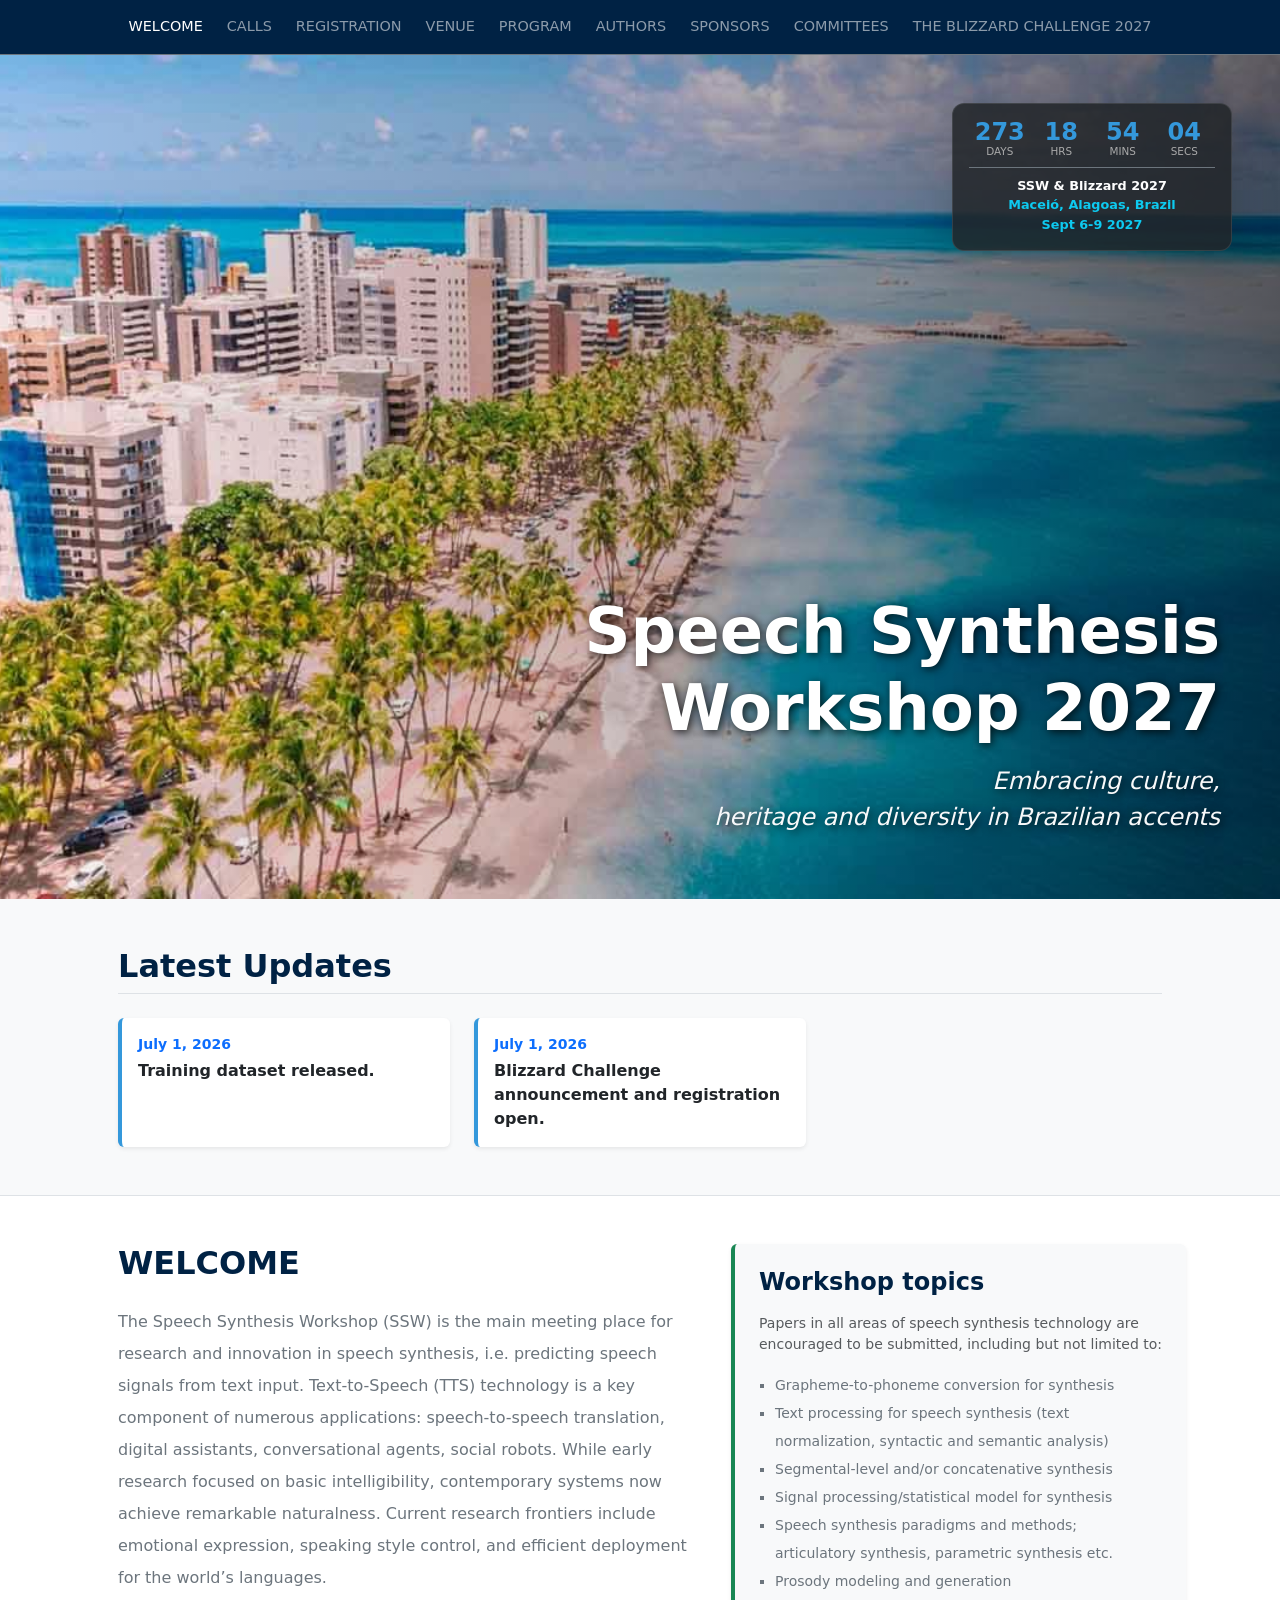
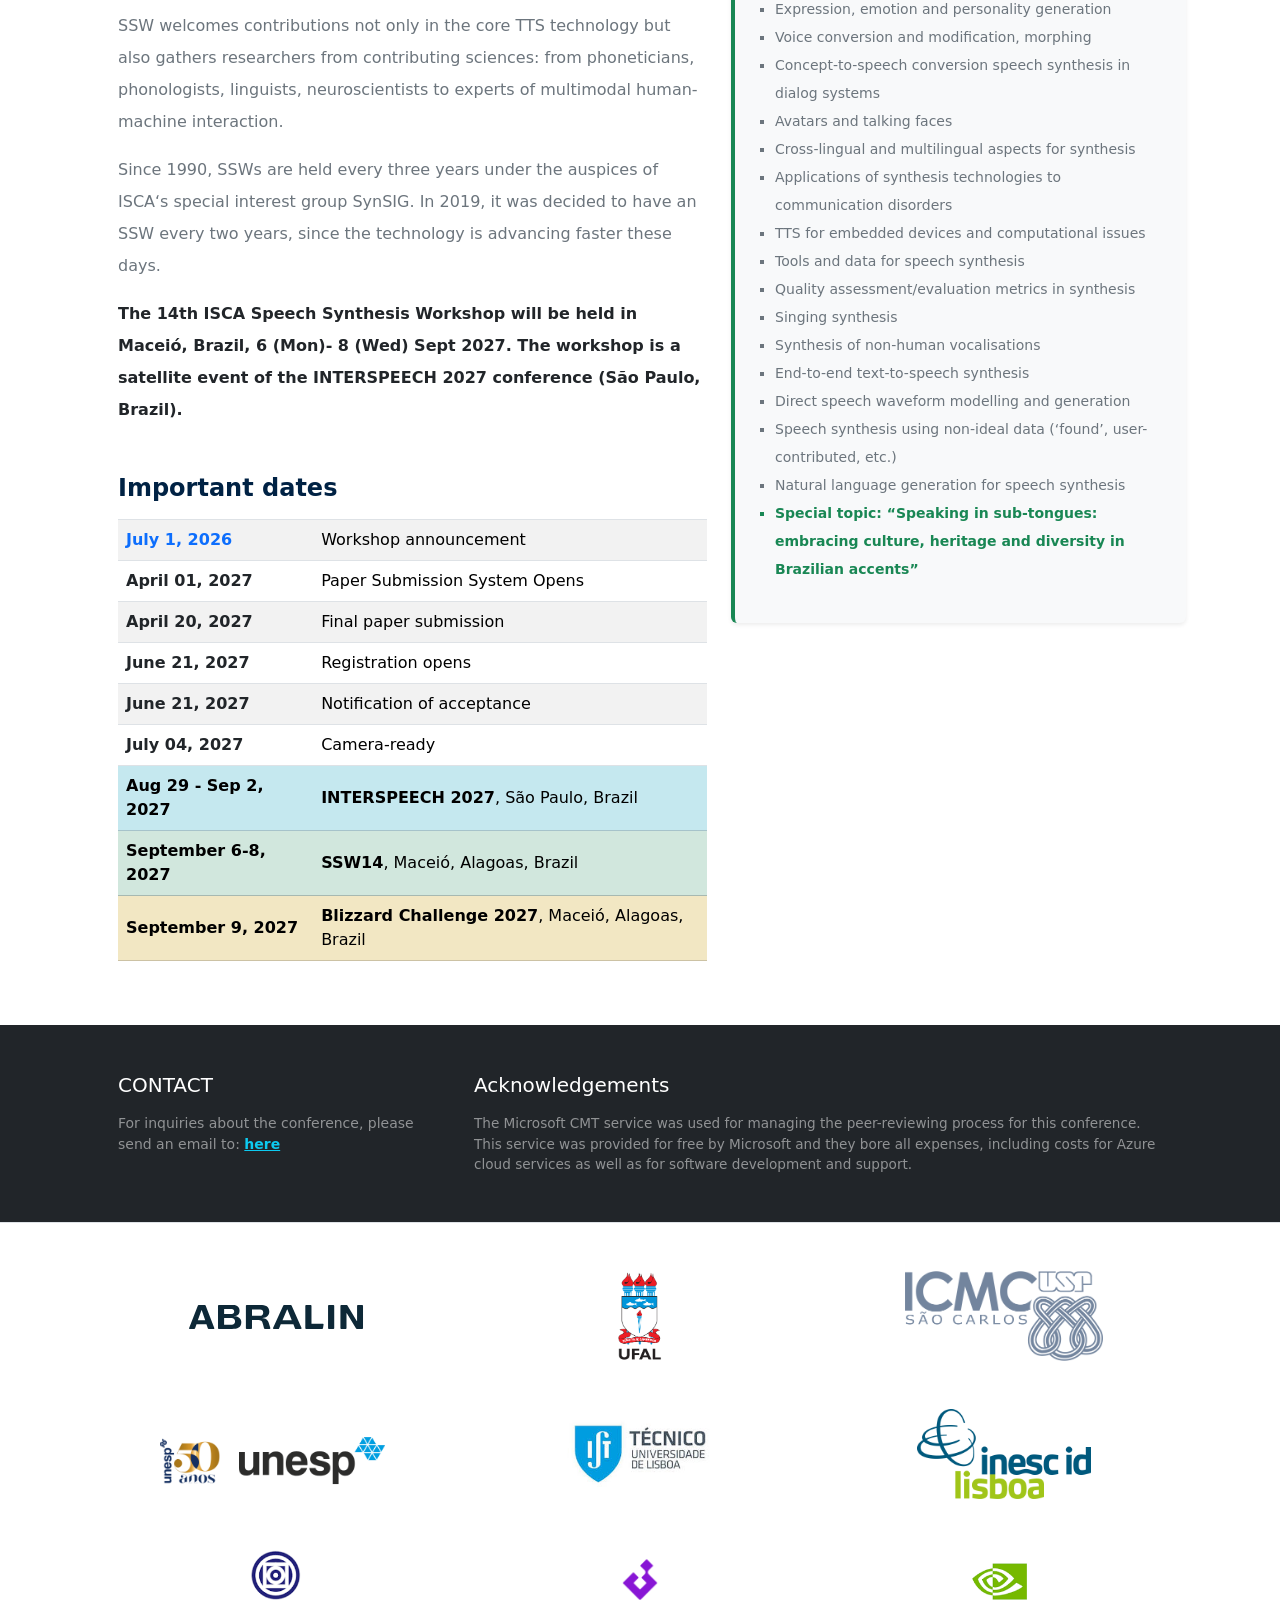
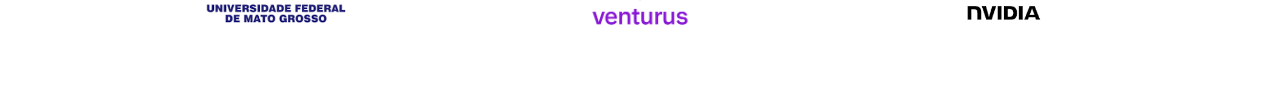
==== index.html @ a3720c95 "Updated pages" ====
<!DOCTYPE html>
<html lang="pt-BR">
<head>
    <meta charset="UTF-8">
    <meta name="viewport" content="width=device-width, initial-scale=1.0">
    <title>Speech Synthesis Workshop 2027</title>
    <link href="https://cdn.jsdelivr.net/npm/bootstrap@5.3.2/dist/css/bootstrap.min.css" rel="stylesheet">
    
    <link rel="stylesheet" href="css/theme.css">
    <link rel="stylesheet" href="css/components.css">
</head>
<body>

    <!-- Navigation Menu -->
    <nav class="navbar navbar-expand-xl navbar-dark bg-dark-blue border-bottom border-secondary">
        <div class="container-fluid px-4 px-md-5">
            <a class="navbar-brand d-xl-none text-white small" href="index.html">SSW 2027</a>
            <button class="navbar-toggler" type="button" data-bs-toggle="collapse" data-bs-target="#navbarNav">
                <span class="navbar-toggler-icon"></span>
            </button>
            <div class="collapse navbar-collapse justify-content-center" id="navbarNav">
                <ul class="navbar-nav text-uppercase gap-2 text-center">
                    <li class="nav-item"><a class="nav-link  active" href="index.html">Welcome</a></li>
                    <li class="nav-item"><a class="nav-link" href="calls.html">Calls</a></li>
                    <li class="nav-item"><a class="nav-link" href="registration.html">Registration</a></li>
                    <li class="nav-item"><a class="nav-link" href="venue.html">Venue</a></li>
                    <li class="nav-item"><a class="nav-link" href="program.html">Program</a></li>
                    <li class="nav-item"><a class="nav-link" href="authors.html">Authors</a></li>
                    <li class="nav-item"><a class="nav-link" href="sponsors.html">Sponsors</a></li>
                    <li class="nav-item"><a class="nav-link" href="committees.html">Committees</a></li>
                    <li class="nav-item"><a class="nav-link" href="blizzard-challenge.html">The Blizzard Challenge 2027</a></li>
                </ul>
            </div>
        </div>
    </nav>

    <div class="container-fluid g-0 hero-workshop d-flex flex-column justify-content-between p-4 p-md-5">
        <div class="d-flex justify-content-end w-100 mb-5">
            <div class="countdown-box p-3 text-center text-white shadow-lg">
                <div class="row g-0 mb-2">
                    <div class="col-3">
                        <div class="countdown-number" id="days">--</div>
                        <div class="countdown-label">DAYS</div>
                    </div>
                    <div class="col-3">
                        <div class="countdown-number" id="hours">--</div>
                        <div class="countdown-label">HRS</div>
                    </div>
                    <div class="col-3">
                        <div class="countdown-number" id="minutes">--</div>
                        <div class="countdown-label">MINS</div>
                    </div>
                    <div class="col-3">
                        <div class="countdown-number" id="seconds">--</div>
                        <div class="countdown-label">SECS</div>
                    </div>
                </div>
                <div class="small pt-2 border-top border-secondary" style="font-size: 0.8rem;">
                    <p class="mb-0 fw-bold">SSW & Blizzard 2027</p>
                    <p class="mb-0 text-info fw-semibold">Maceió, Alagoas, Brazil</p>
                    <p class="mb-0 text-info fw-semibold">Sept 6-9 2027</p>
                </div>
            </div>
        </div>

        <div class="row justify-content-end w-100 m-0">
            <div class="col-md-8 col-lg-7 text-end text-white text-shadow-strong">
                <h1 class="display-3 fw-bold mb-3">Speech Synthesis<br>Workshop 2027</h1>
                <p class="fs-4 fst-italic fw-light text-light opacity-90">
                    Embracing culture,<br>
                    heritage and diversity in Brazilian accents
                </p>
            </div>
        </div>
    </div>

    <div class="bg-light py-5 border-bottom">
        <div class="container px-4 px-md-5">
            <h2 class="fw-bold text-dark-blue mb-4 border-bottom pb-2">Latest Updates</h2>
            <div class="row row-cols-1 row-cols-md-2 row-cols-lg-3 g-4">
                <div class="col">
                    <div class="card h-100 shadow-sm border-0 update-card p-3">
                        <span class="text-primary fw-bold small mb-1">July 1, 2026</span>
                        <p class="mb-0 fw-semibold text-dark">Training dataset released.</p>
                    </div>
                </div>
                <div class="col">
                    <div class="card h-100 shadow-sm border-0 update-card p-3">
                        <span class="text-primary fw-bold small mb-1">July 1, 2026</span>
                        <p class="mb-0 fw-semibold text-dark">Blizzard Challenge announcement and registration open.</p>
                    </div>
                </div>
            </div>
        </div>
    </div>

    <div class="container px-4 px-md-5 py-5">
        <div class="row g-5">
            <div class="col-lg-7">
                <h2 class="fw-bold text-dark-blue mb-4 text-uppercase">Welcome</h2>
                <div class="text-secondary lh-lg mb-5">
                    <p>The Speech Synthesis Workshop (SSW) is the main meeting place for research and innovation in speech synthesis, i.e. predicting speech signals from text input. Text-to-Speech (TTS) technology is a key component of numerous applications: speech-to-speech translation, digital assistants, conversational agents, social robots. While early research focused on basic intelligibility, contemporary systems now achieve remarkable naturalness. Current research frontiers include emotional expression, speaking style control, and efficient deployment for the world’s languages.</p>
                    <p>SSW welcomes contributions not only in the core TTS technology but also gathers researchers from contributing sciences: from phoneticians, phonologists, linguists, neuroscientists to experts of multimodal human-machine interaction.</p>
                    <p>Since 1990, SSWs are held every three years under the auspices of ISCA‘s special interest group SynSIG. In 2019, it was decided to have an SSW every two years, since the technology is advancing faster these days.</p>
                    <p class="fw-bold text-dark">The 14th ISCA Speech Synthesis Workshop will be held in Maceió, Brazil, 6 (Mon)- 8 (Wed) Sept 2027. The workshop is a satellite event of the INTERSPEECH 2027 conference (São Paulo, Brazil).</p>
                </div>

                <h3 class="fw-bold text-dark-blue mb-3 fs-4">Important dates</h3>
                <div class="table-responsive">
                    <table class="table table-striped table-hover align-middle border-top">
                        <tbody>
                            <tr><td class="fw-bold text-primary">July 1, 2026</td><td>Workshop announcement</td></tr>
                            <tr><td class="fw-bold text-dark">April 01, 2027</td><td>Paper Submission System Opens</td></tr>
                            <tr><td class="fw-bold text-dark">April 20, 2027</td><td>Final paper submission</td></tr>
                            <tr><td class="fw-bold text-dark">June 21, 2027</td><td>Registration opens</td></tr>
                            <tr><td class="fw-bold text-dark">June 21, 2027</td><td>Notification of acceptance</td></tr>
                            <tr><td class="fw-bold text-dark">July 04, 2027</td><td>Camera-ready</td></tr>
                            <tr class="table-info"><td class="fw-bold">Aug 29 - Sep 2, 2027</td><td><strong>INTERSPEECH 2027</strong>, São Paulo, Brazil</td></tr>
                            <tr class="table-success"><td class="fw-bold">September 6-8, 2027</td><td><strong>SSW14</strong>, Maceió, Alagoas, Brazil</td></tr>
                            <tr class="table-warning"><td class="fw-bold">September 9, 2027</td><td><strong>Blizzard Challenge 2027</strong>, Maceió, Alagoas, Brazil</td></tr>
                        </tbody>
                    </table>
                </div>
            </div>

            <div class="col-lg-5 bg-light p-4 rounded shadow-sm border-start border-4 border-success h-100">
                <h3 class="fw-bold text-dark-blue mb-3 fs-4">Workshop topics</h3>
                <p class="small text-muted mb-3">Papers in all areas of speech synthesis technology are encouraged to be submitted, including but not limited to:</p>
                <ul class="small text-secondary ps-3 lh-lg" style="list-style-type: square;">
                    <li>Grapheme-to-phoneme conversion for synthesis</li>
                    <li>Text processing for speech synthesis (text normalization, syntactic and semantic analysis)</li>
                    <li>Segmental-level and/or concatenative synthesis</li>
                    <li>Signal processing/statistical model for synthesis</li>
                    <li>Speech synthesis paradigms and methods; articulatory synthesis, parametric synthesis etc.</li>
                    <li>Prosody modeling and generation</li>
                    <li>Expression, emotion and personality generation</li>
                    <li>Voice conversion and modification, morphing</li>
                    <li>Concept-to-speech conversion speech synthesis in dialog systems</li>
                    <li>Avatars and talking faces</li>
                    <li>Cross-lingual and multilingual aspects for synthesis</li>
                    <li>Applications of synthesis technologies to communication disorders</li>
                    <li>TTS for embedded devices and computational issues</li>
                    <li>Tools and data for speech synthesis</li>
                    <li>Quality assessment/evaluation metrics in synthesis</li>
                    <li>Singing synthesis</li>
                    <li>Synthesis of non-human vocalisations</li>
                    <li>End-to-end text-to-speech synthesis</li>
                    <li>Direct speech waveform modelling and generation</li>
                    <li>Speech synthesis using non-ideal data (‘found’, user-contributed, etc.)</li>
                    <li>Natural language generation for speech synthesis</li>
                    <li class="text-success fw-bold">Special topic: “Speaking in sub-tongues: embracing culture, heritage and diversity in Brazilian accents”</li>
                </ul>
            </div>
        </div>
    </div>

    <div class="bg-dark text-white-50 py-5">
        <div class="container px-4 px-md-5">
            <div class="row g-4">
                <div class="col-md-4">
                    <h4 class="text-white mb-3 fs-5">CONTACT</h4>
                    <p class="small mb-0">For inquiries about the conference, please send an email to: <a href="mailto:sswblizzard2027@gmail.com" class="text-info fw-bold">here</a></p>
                </div>
                <div class="col-md-8">
                    <h4 class="text-white mb-3 fs-5">Acknowledgements</h4>
                    <p class="small mb-0" style="font-size: 0.85rem;">The Microsoft CMT service was used for managing the peer-reviewing process for this conference. This service was provided for free by Microsoft and they bore all expenses, including costs for Azure cloud services as well as for software development and support.</p>
                </div>
            </div>
        </div>
    </div>

    <footer class="bg-white py-5 border-top">
        <div class="container px-4 px-md-5">
            <div class="row g-3 g-md-5 justify-content-center align-items-center text-center logo-container">
                <div class="col-6 col-md-4"><img src="images/abralin.svg" alt="ABRALIN" title="Associação Brasileira de Linguística"></div>
                <div class="col-6 col-md-4"><img src="images/ufal.png" alt="UFAL" title="Universidade Federal de Alagoas"></div>
                <div class="col-6 col-md-4"><img src="images/icmc.png" alt="ICMC - USP" title="Instituto de Ciências Matemáticas e de Computação - USP"></div>
                <div class="col-6 col-md-4"><img src="images/unesp.png" alt="UNESP" title="Universidade Estadual Paulista"></div>
                <div class="col-6 col-md-4"><img src="images/universidade_Lisboa.jpg" alt="Universidade de Lisboa" title="Universidade de Lisboa"></div>
                <div class="col-6 col-md-4"><img src="images/inescid.png" alt="INESC-ID" title="INESC-ID Lisboa"></div>
                <div class="col-6 col-md-4"><img src="images/ufmt.png" alt="UFMT" title="Universidade Federal de Mato Grosso"></div>
                <div class="col-6 col-md-4"><img src="images/venturus.png" alt="Venturus" title="Venturus"></div>
                <div class="col-6 col-md-4"><img src="images/nvidia.png" alt="NVIDIA" title="NVIDIA"></div>
            </div>
        </div>
    </footer>

    <script src="https://cdn.jsdelivr.net/npm/bootstrap@5.3.2/dist/js/bootstrap.bundle.min.js"></script>

    <script src="js/main.js"></script>
</body>
</html>
---- css/theme.css ----
/* Cores Globais da Identidade Visual */
.bg-dark-blue {
    background-color: #002244;
}

.text-dark-blue {
    color: #002244;
}

.text-shadow-strong {
    text-shadow: 2px 2px 10px rgba(0, 0, 0, 0.8);
}

/* Menu / Navbar */
.navbar-nav .nav-link {
    font-weight: 500;
    font-size: 0.9rem;
}

.navbar-nav .nav-link:hover {
    color: #3498db !important;
}
---- css/components.css ----
/* Faixa com a imagem de Maceió para as páginas secundárias */
.page-header-hero {
    background-image: linear-gradient(to left, rgba(0, 0, 0, 0.7) 0%, rgba(0, 0, 0, 0.3) 60%, rgba(0, 0, 0, 0.1) 100%), 
                      url('../images/maceio.jpeg');
    background-size: cover;
    background-repeat: no-repeat;
    
    /* No celular: gradiente e imagem começam no topo normal */
    background-position: center top, center top; 
    
    padding: 3rem 0; 
    border-bottom: 4px solid #3498db; 
}

/* Aplica o ajuste APENAS em computadores e tablets grandes */
@media (min-width: 992px) {
    .page-header-hero {
        /* CORREÇÃO AQUI: O gradiente fica travado cobrindo o bloco inteiro (center top) 
           e APENAS a foto (segundo valor) sobe os -60px para fazer o corte que você quer. */
        background-position: center top, center -60px; 
    }
}

/* Faixa compacta para o topo das páginas secundárias */
.page-header {
    background-color: #1a365d; 
    border-bottom: 4px solid #3498db; 
    padding: 3rem 0;
}

/* Imagem Hero Maceió */
.hero-workshop {
    background-image: linear-gradient(to left, rgba(0, 0, 0, 0.6) 0%, rgba(0, 0, 0, 0.2) 50%, rgba(0, 0, 0, 0) 100%), 
                      url('../images/maceio.jpeg'); /* '../' serve para sair da pasta css e achar a pasta images */
    background-size: cover;
    background-position: center;
    min-height: calc(100vh - 56px); 
    position: relative;
}

/* Cronômetro (Countdown) */
.countdown-box {
    background-color: rgba(33, 37, 41, 0.85);
    border-radius: 12px;
    max-width: 280px;
    width: 100%;
    border: 1px solid rgba(255, 255, 255, 0.1);
}

.countdown-number {
    font-size: 1.5rem;
    font-weight: 700;
    color: #3498db;
    line-height: 1;
}

.countdown-label {
    font-size: 0.65rem;
    text-transform: uppercase;
    color: #aaa;
}

/* Estilo customizado para os Cards de Atualizações */
.update-card {
    border-left: 4px solid #3498db !important;
    transition: transform 0.2s;
}

.update-card:hover {
    transform: translateY(-3px);
}

/* Grid de Logos na base */
.logo-container img {
    max-height: 90px;
    width: auto;
    max-width: 100%;
    object-fit: contain;
}

/* Detalhes visuais exclusivos para as páginas do Blizzard */
.blizzard-text-accent {
    color: #00d2c4 !important; /* Um ciano vibrante que combina com o mar e destaca no azul escuro */
}

.blizzard-card-active {
    border-left: 4px solid #00d2c4 !important;
}
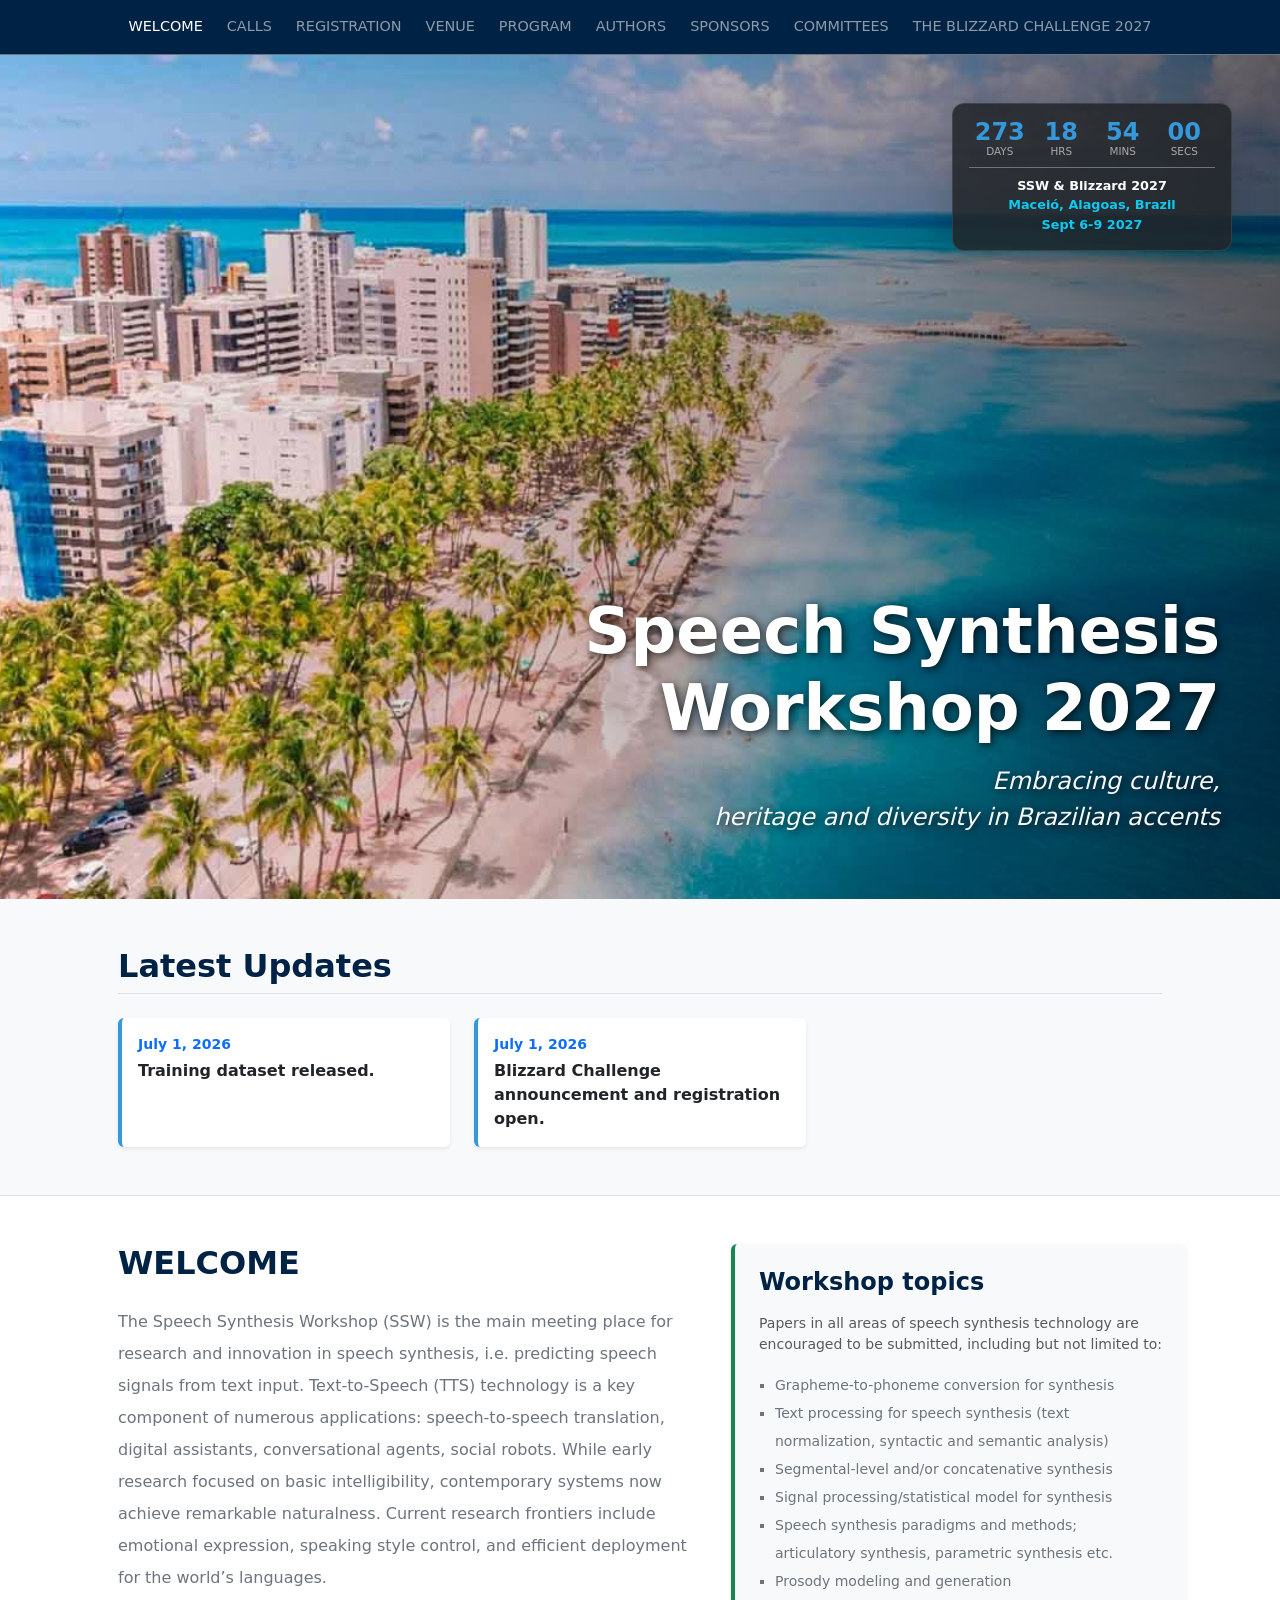
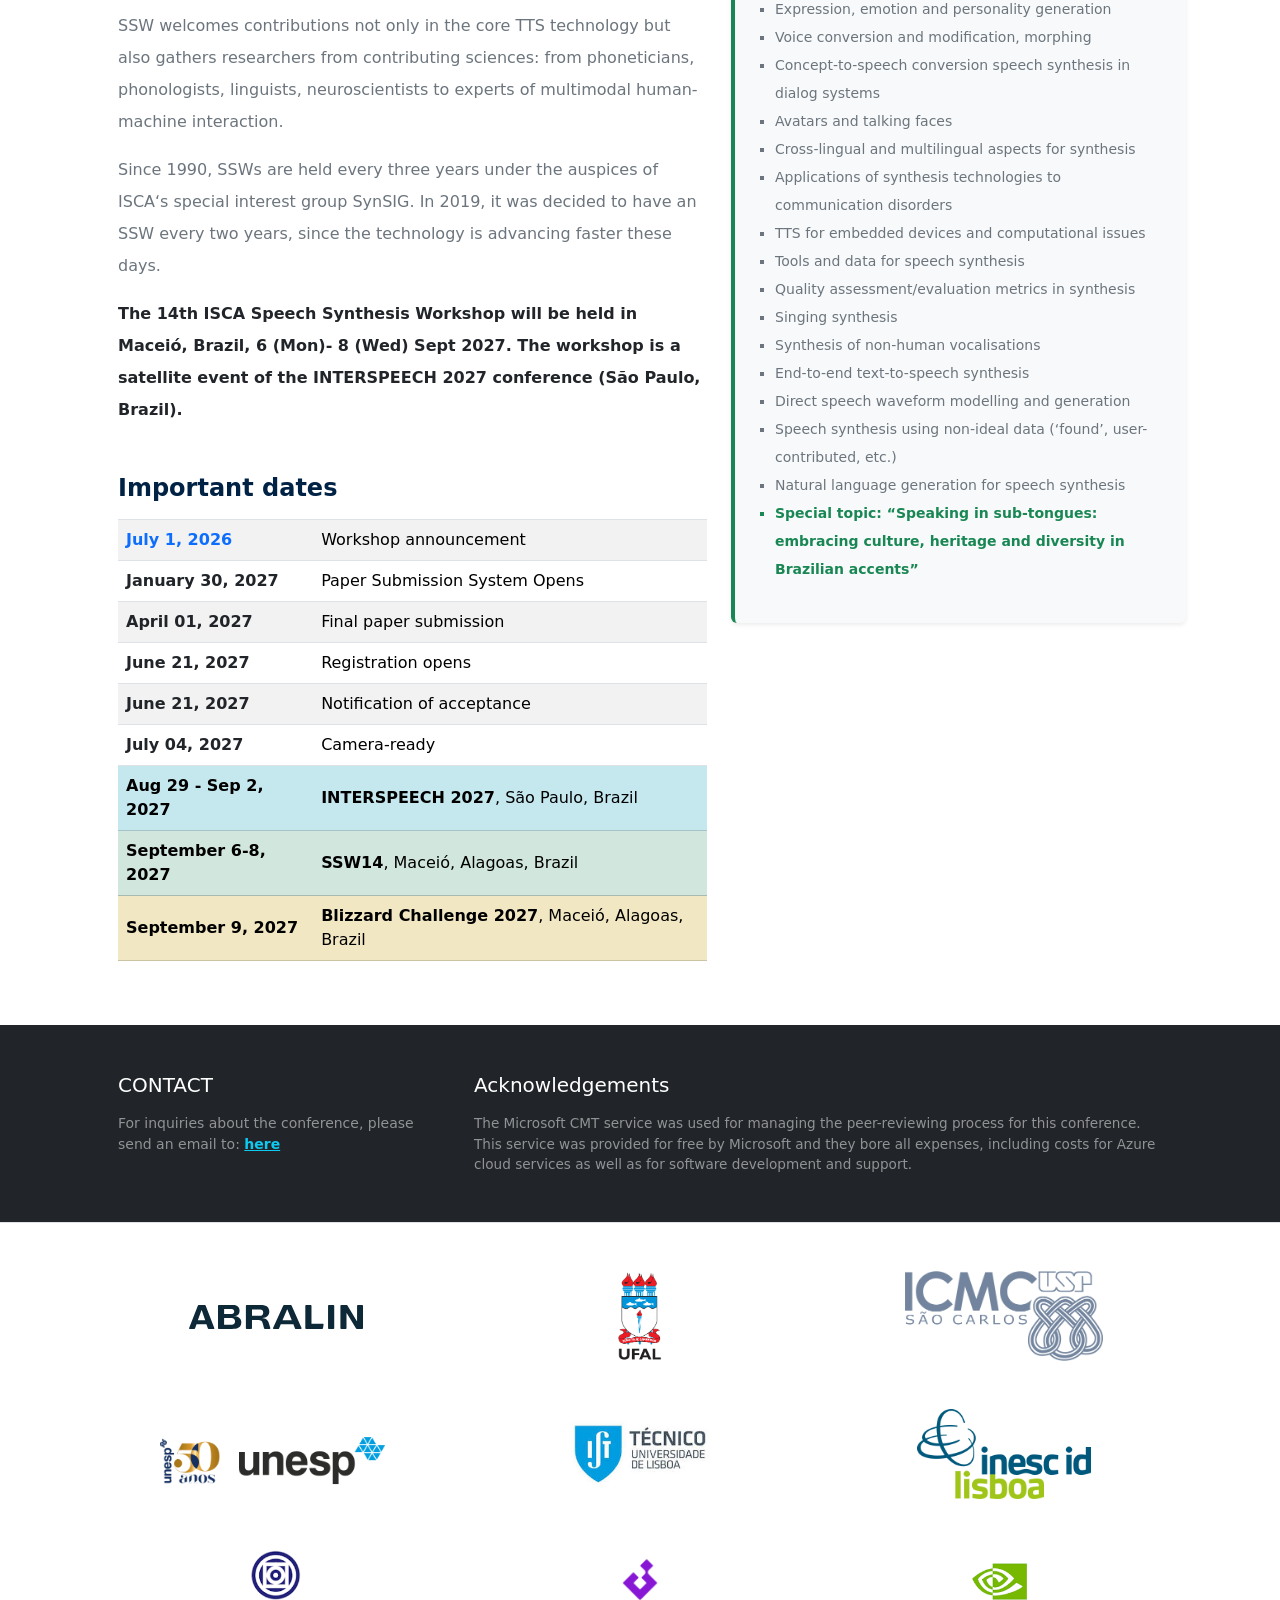
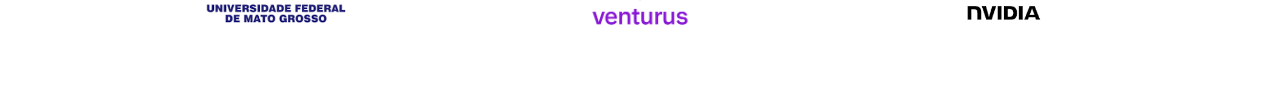
==== commit b99e71f4: "Updated pages" ====
--- a/index.html
+++ b/index.html
@@ -110,8 +110,8 @@
                     <table class="table table-striped table-hover align-middle border-top">
                         <tbody>
                             <tr><td class="fw-bold text-primary">July 1, 2026</td><td>Workshop announcement</td></tr>
-                            <tr><td class="fw-bold text-dark">April 01, 2027</td><td>Paper Submission System Opens</td></tr>
-                            <tr><td class="fw-bold text-dark">April 20, 2027</td><td>Final paper submission</td></tr>
+                            <tr><td class="fw-bold text-dark">January 30, 2027</td><td>Paper Submission System Opens</td></tr>
+                            <tr><td class="fw-bold text-dark">April 01, 2027</td><td>Final paper submission</td></tr>
                             <tr><td class="fw-bold text-dark">June 21, 2027</td><td>Registration opens</td></tr>
                             <tr><td class="fw-bold text-dark">June 21, 2027</td><td>Notification of acceptance</td></tr>
                             <tr><td class="fw-bold text-dark">July 04, 2027</td><td>Camera-ready</td></tr>
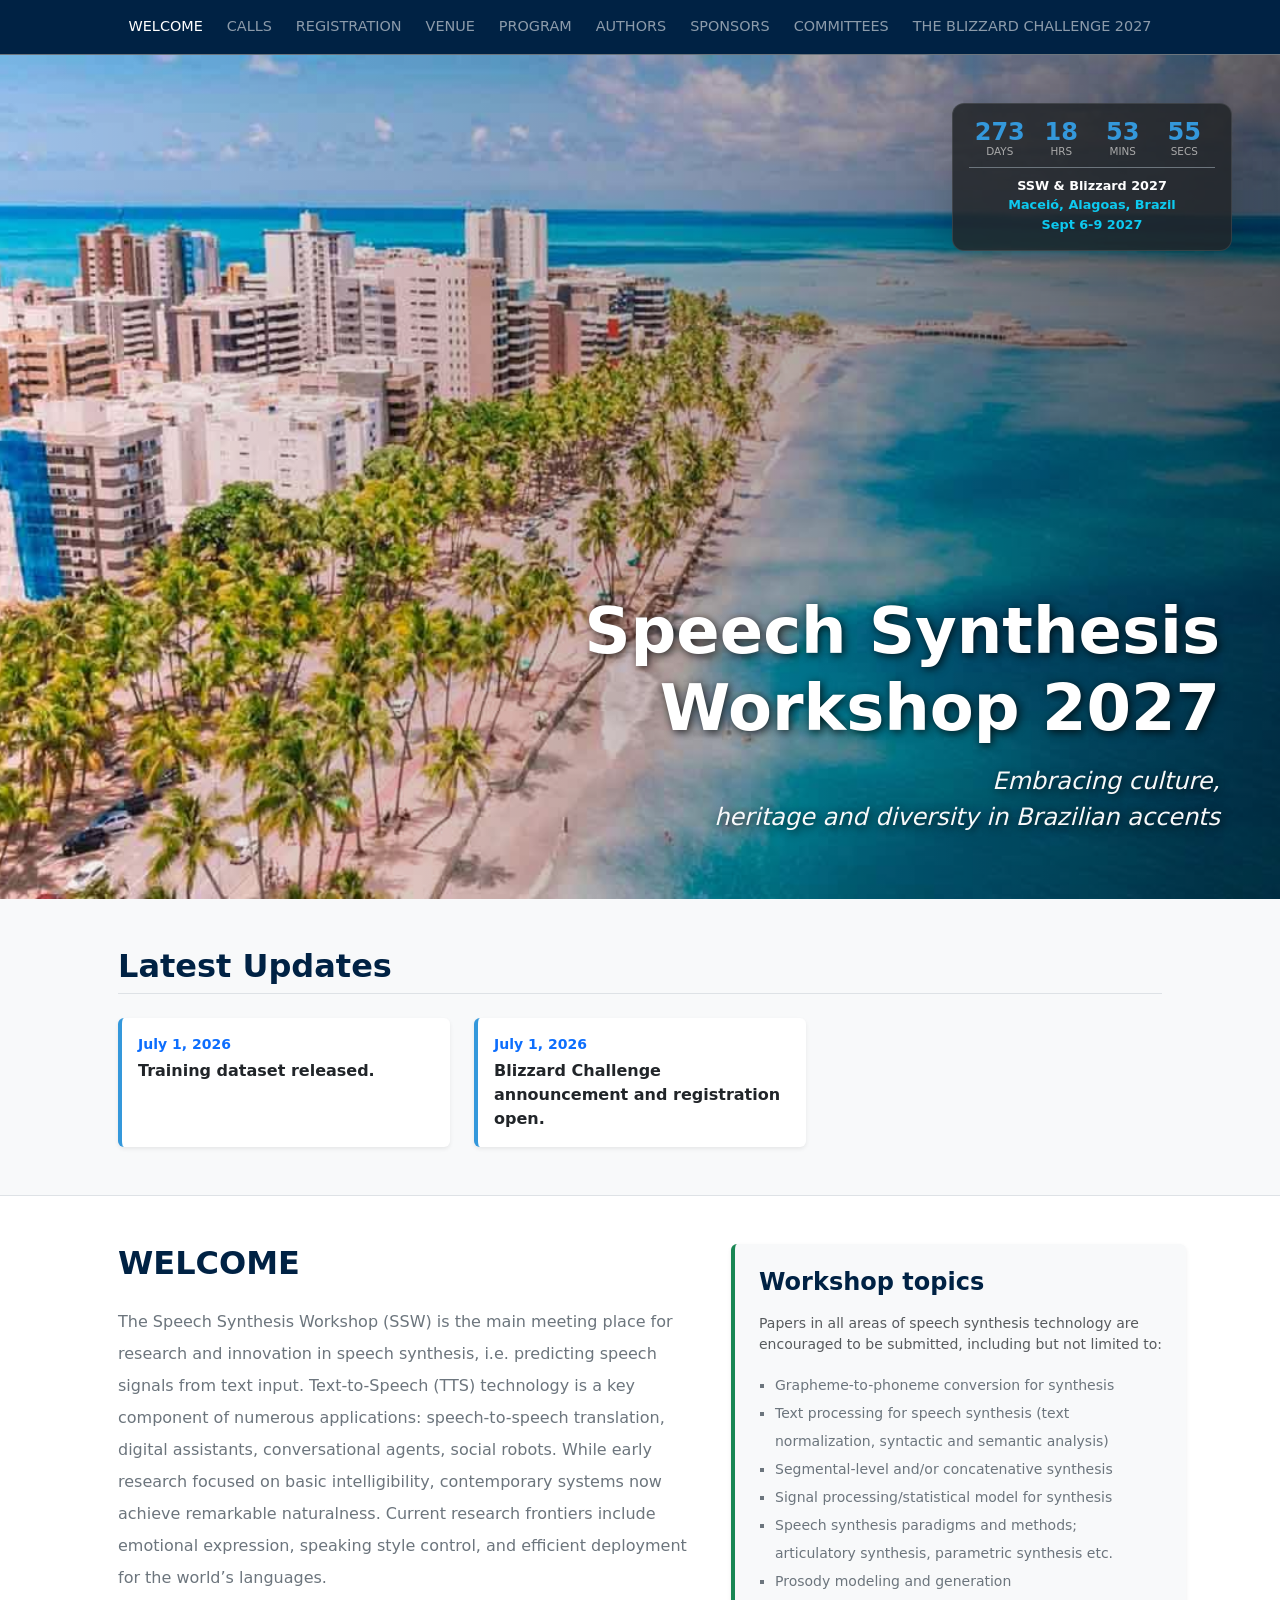
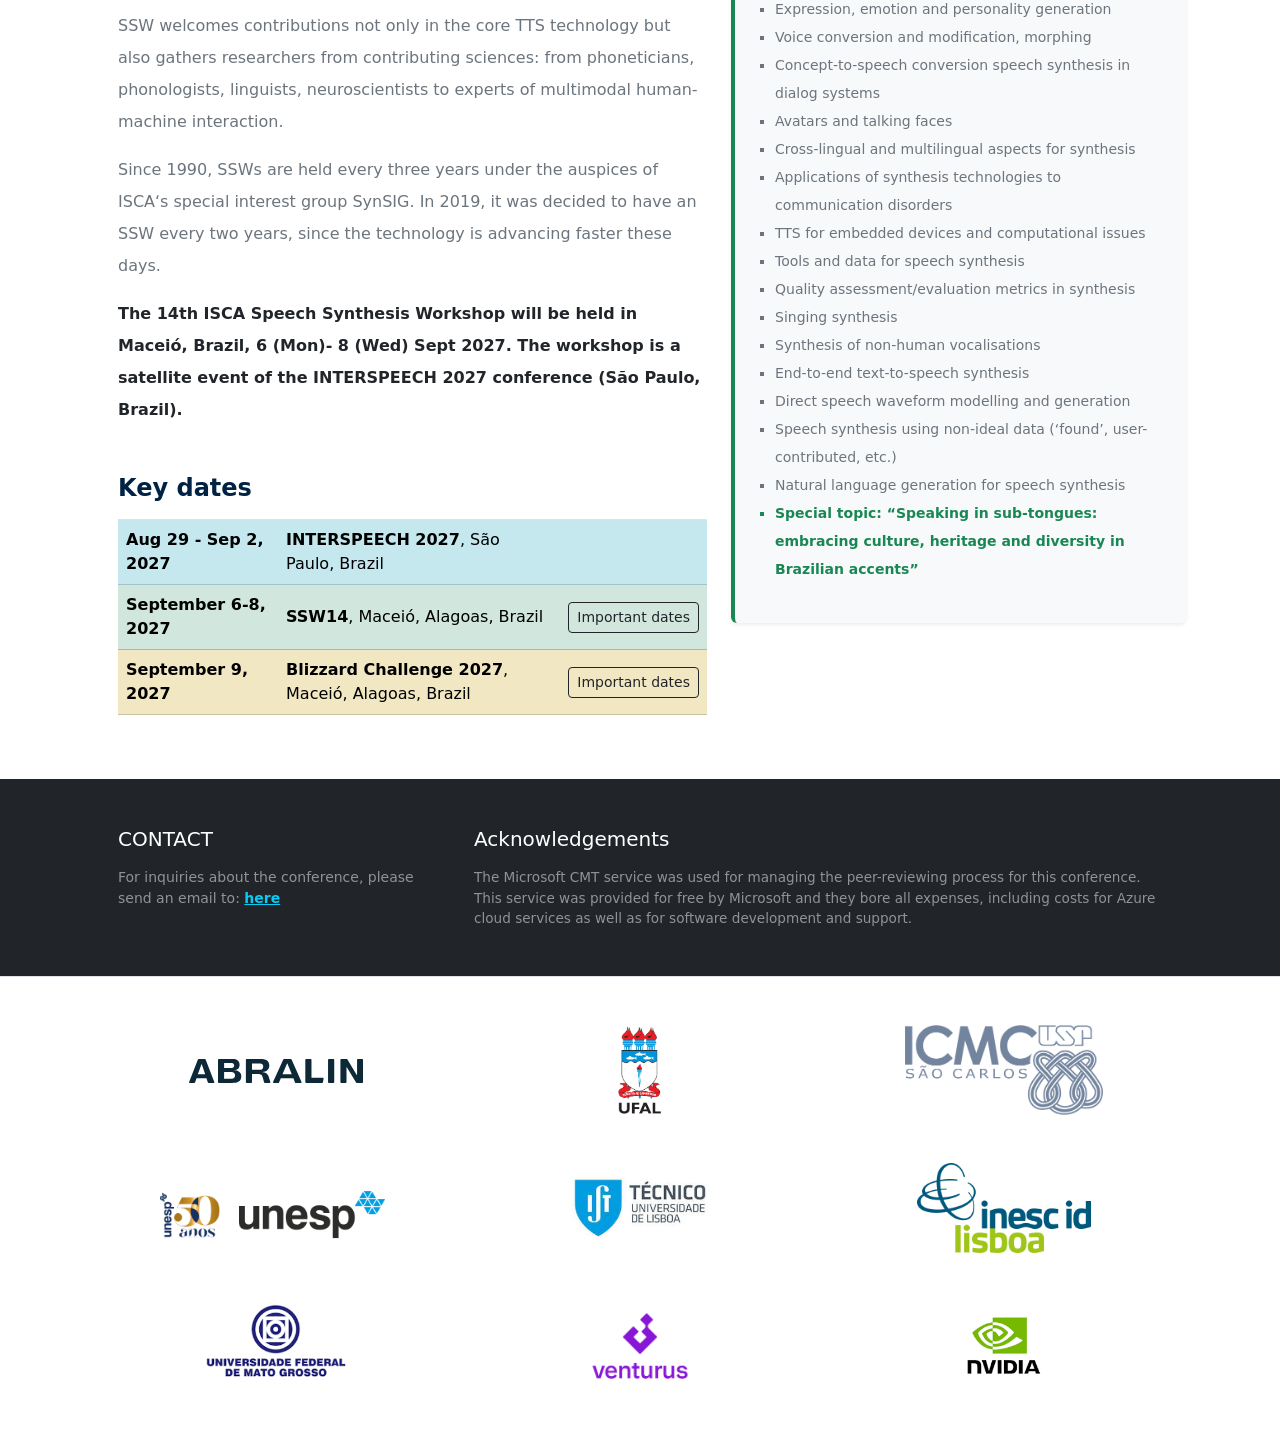
==== commit febc0135: "Updated pages" ====
--- a/index.html
+++ b/index.html
@@ -105,23 +105,38 @@
                     <p class="fw-bold text-dark">The 14th ISCA Speech Synthesis Workshop will be held in Maceió, Brazil, 6 (Mon)- 8 (Wed) Sept 2027. The workshop is a satellite event of the INTERSPEECH 2027 conference (São Paulo, Brazil).</p>
                 </div>
 
-                <h3 class="fw-bold text-dark-blue mb-3 fs-4">Important dates</h3>
-                <div class="table-responsive">
-                    <table class="table table-striped table-hover align-middle border-top">
-                        <tbody>
-                            <tr><td class="fw-bold text-primary">July 1, 2026</td><td>Workshop announcement</td></tr>
-                            <tr><td class="fw-bold text-dark">January 30, 2027</td><td>Paper Submission System Opens</td></tr>
-                            <tr><td class="fw-bold text-dark">April 01, 2027</td><td>Final paper submission</td></tr>
-                            <tr><td class="fw-bold text-dark">June 21, 2027</td><td>Registration opens</td></tr>
-                            <tr><td class="fw-bold text-dark">June 21, 2027</td><td>Notification of acceptance</td></tr>
-                            <tr><td class="fw-bold text-dark">July 04, 2027</td><td>Camera-ready</td></tr>
-                            <tr class="table-info"><td class="fw-bold">Aug 29 - Sep 2, 2027</td><td><strong>INTERSPEECH 2027</strong>, São Paulo, Brazil</td></tr>
-                            <tr class="table-success"><td class="fw-bold">September 6-8, 2027</td><td><strong>SSW14</strong>, Maceió, Alagoas, Brazil</td></tr>
-                            <tr class="table-warning"><td class="fw-bold">September 9, 2027</td><td><strong>Blizzard Challenge 2027</strong>, Maceió, Alagoas, Brazil</td></tr>
-                        </tbody>
-                    </table>
-                </div>
-            </div>
+<h3 class="fw-bold text-dark-blue mb-3 fs-4">Key dates</h3>
+        <div class="table-responsive">
+            <table class="table table-striped table-hover align-middle border-top">
+                <tbody>
+                    <tr class="table-info">
+                        <td class="fw-bold">Aug 29 - Sep 2, 2027</td>
+                        <td><strong>INTERSPEECH 2027</strong>, São Paulo, Brazil</td>
+                        <td class="text-end">
+                        </td>
+                    </tr>
+                    <tr class="table-success">
+                        <td class="fw-bold">September 6-8, 2027</td>
+                        <td><strong>SSW14</strong>, Maceió, Alagoas, Brazil</td>
+                        <td class="text-end">
+                            <a href="calls.html#important-dates" target="_blank" rel="noopener noreferrer" class="btn btn-sm btn-outline-dark text-nowrap">
+                                Important dates
+                            </a>
+                        </td>
+                    </tr>
+                    <tr class="table-warning">
+                        <td class="fw-bold">September 9, 2027</td>
+                        <td><strong>Blizzard Challenge 2027</strong>, Maceió, Alagoas, Brazil</td>
+                        <td class="text-end">
+                            <a href="blizzard-challenge.html#important-dates" target="_blank" rel="noopener noreferrer" class="btn btn-sm btn-outline-dark text-nowrap">
+                                Important dates
+                            </a>
+                        </td>
+                    </tr>
+                </tbody>
+            </table>
+        </div>
+    </div>
 
             <div class="col-lg-5 bg-light p-4 rounded shadow-sm border-start border-4 border-success h-100">
                 <h3 class="fw-bold text-dark-blue mb-3 fs-4">Workshop topics</h3>
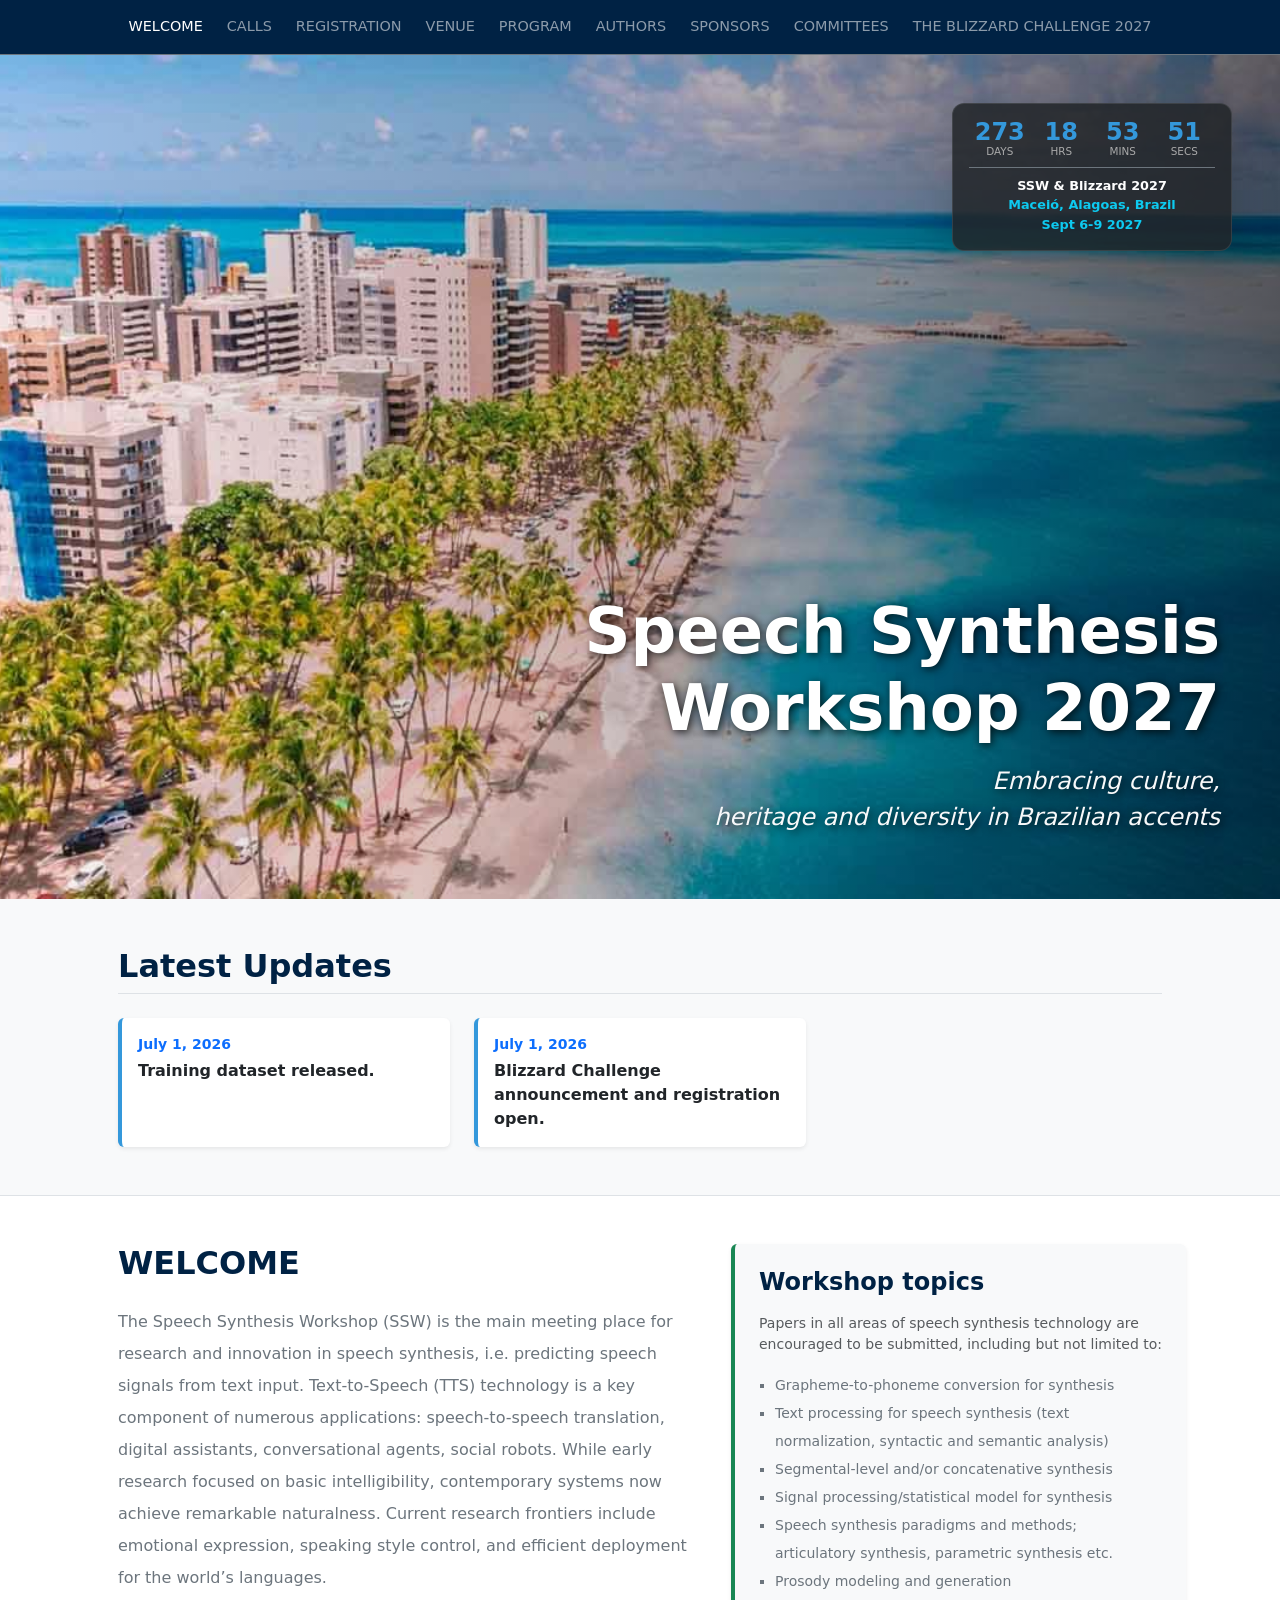
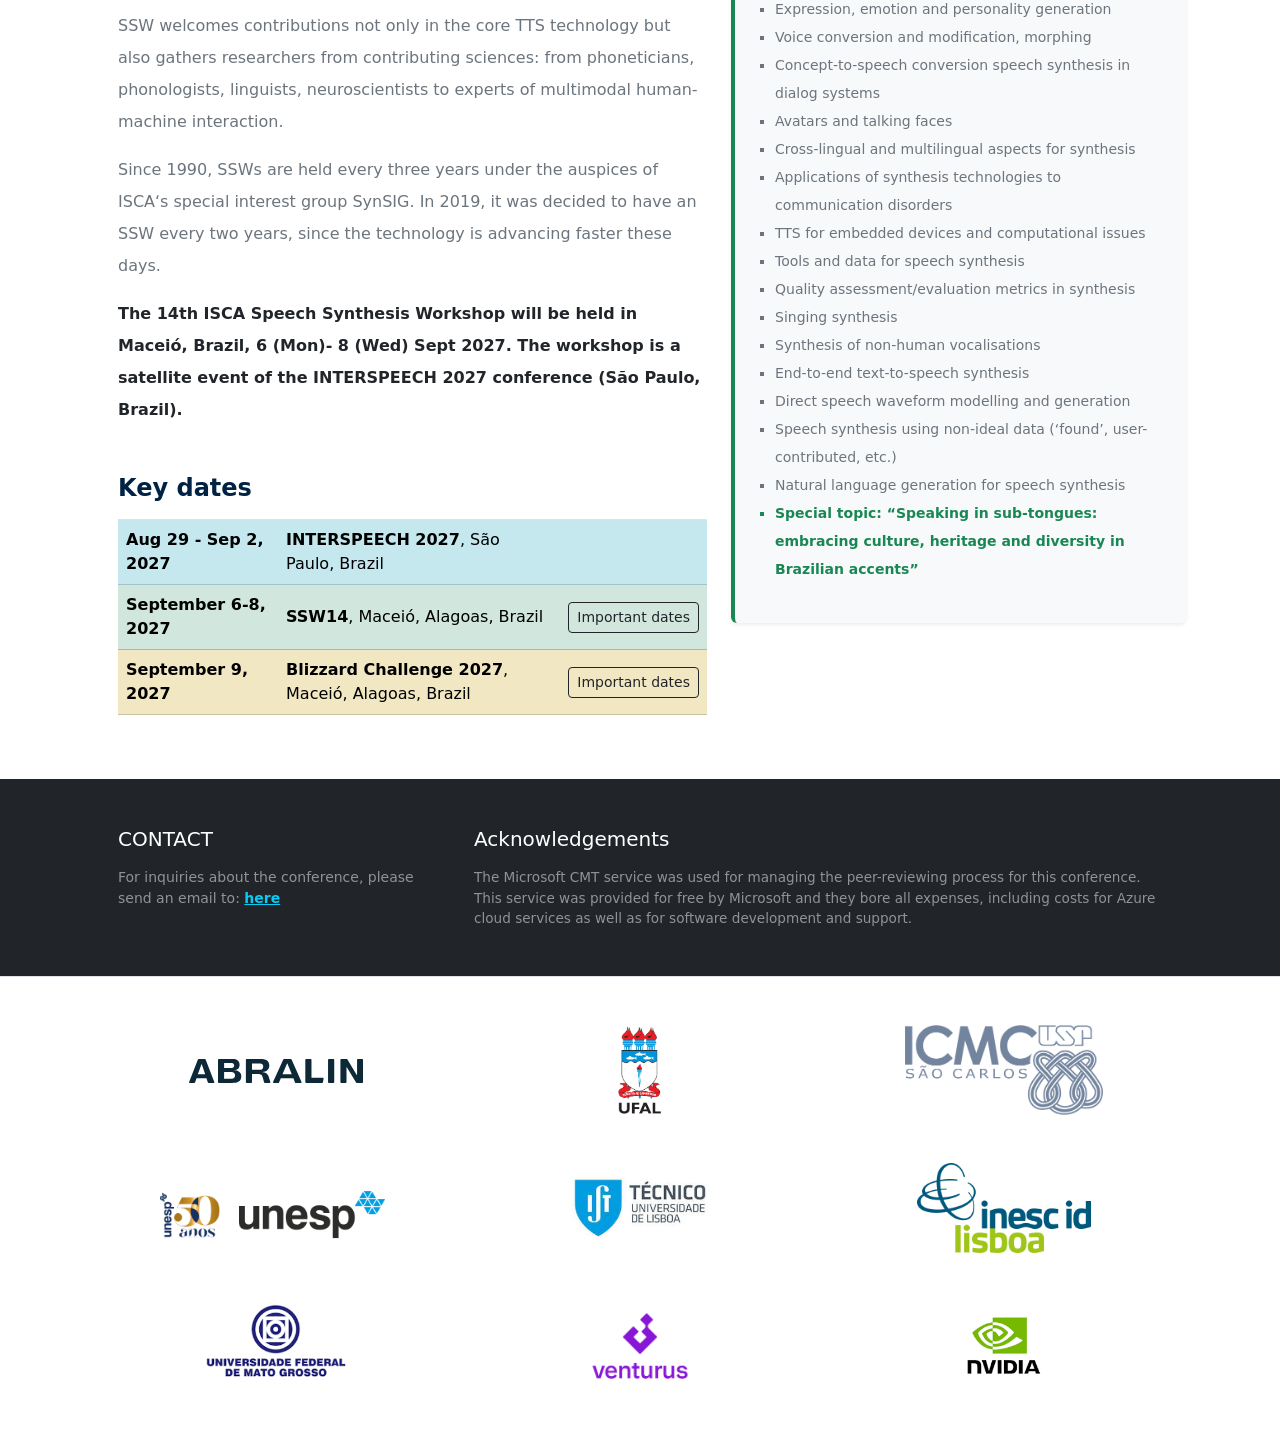
==== commit 10967c26: "Updated pages" ====
--- a/index.html
+++ b/index.html
@@ -119,7 +119,7 @@
                         <td class="fw-bold">September 6-8, 2027</td>
                         <td><strong>SSW14</strong>, Maceió, Alagoas, Brazil</td>
                         <td class="text-end">
-                            <a href="calls.html#important-dates" target="_blank" rel="noopener noreferrer" class="btn btn-sm btn-outline-dark text-nowrap">
+                            <a href="calls.html#important-dates" rel="noopener noreferrer" class="btn btn-sm btn-outline-dark text-nowrap">
                                 Important dates
                             </a>
                         </td>
@@ -128,7 +128,7 @@
                         <td class="fw-bold">September 9, 2027</td>
                         <td><strong>Blizzard Challenge 2027</strong>, Maceió, Alagoas, Brazil</td>
                         <td class="text-end">
-                            <a href="blizzard-challenge.html#important-dates" target="_blank" rel="noopener noreferrer" class="btn btn-sm btn-outline-dark text-nowrap">
+                            <a href="blizzard-challenge.html#important-dates" rel="noopener noreferrer" class="btn btn-sm btn-outline-dark text-nowrap">
                                 Important dates
                             </a>
                         </td>
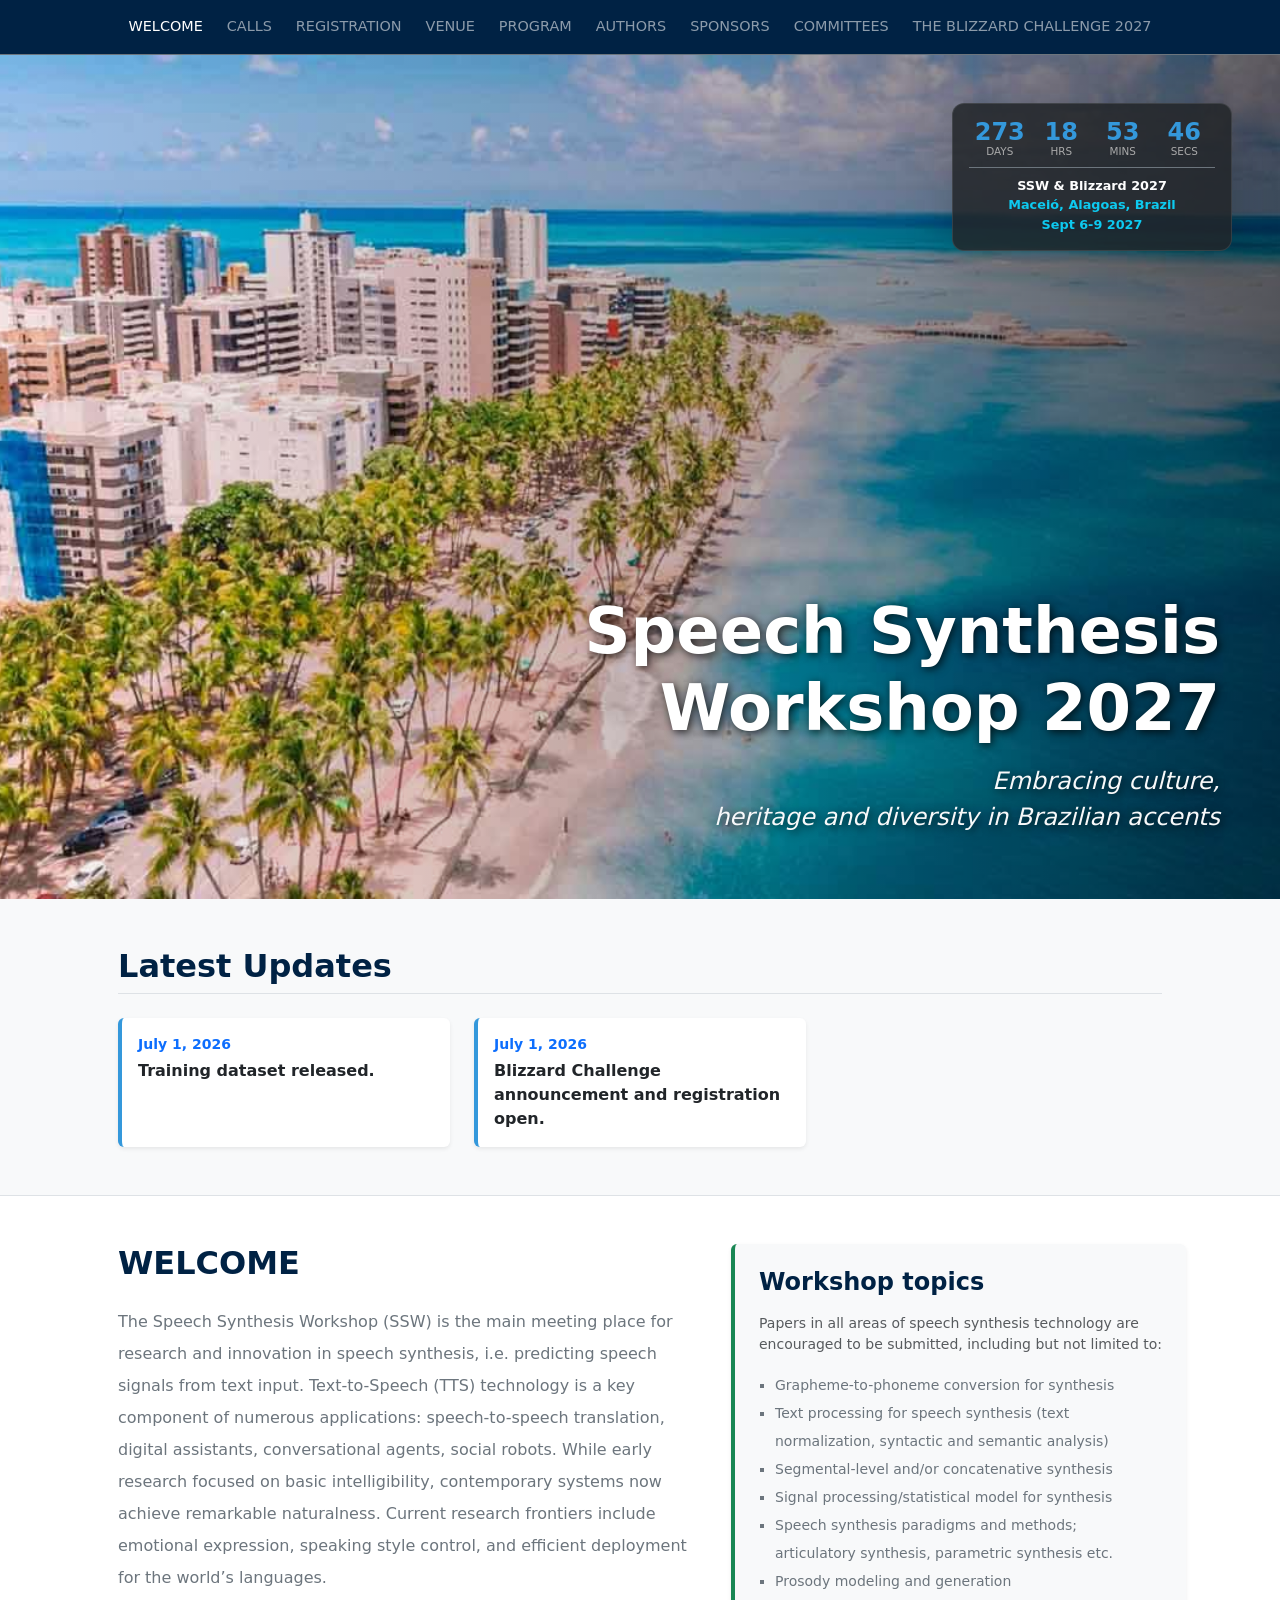
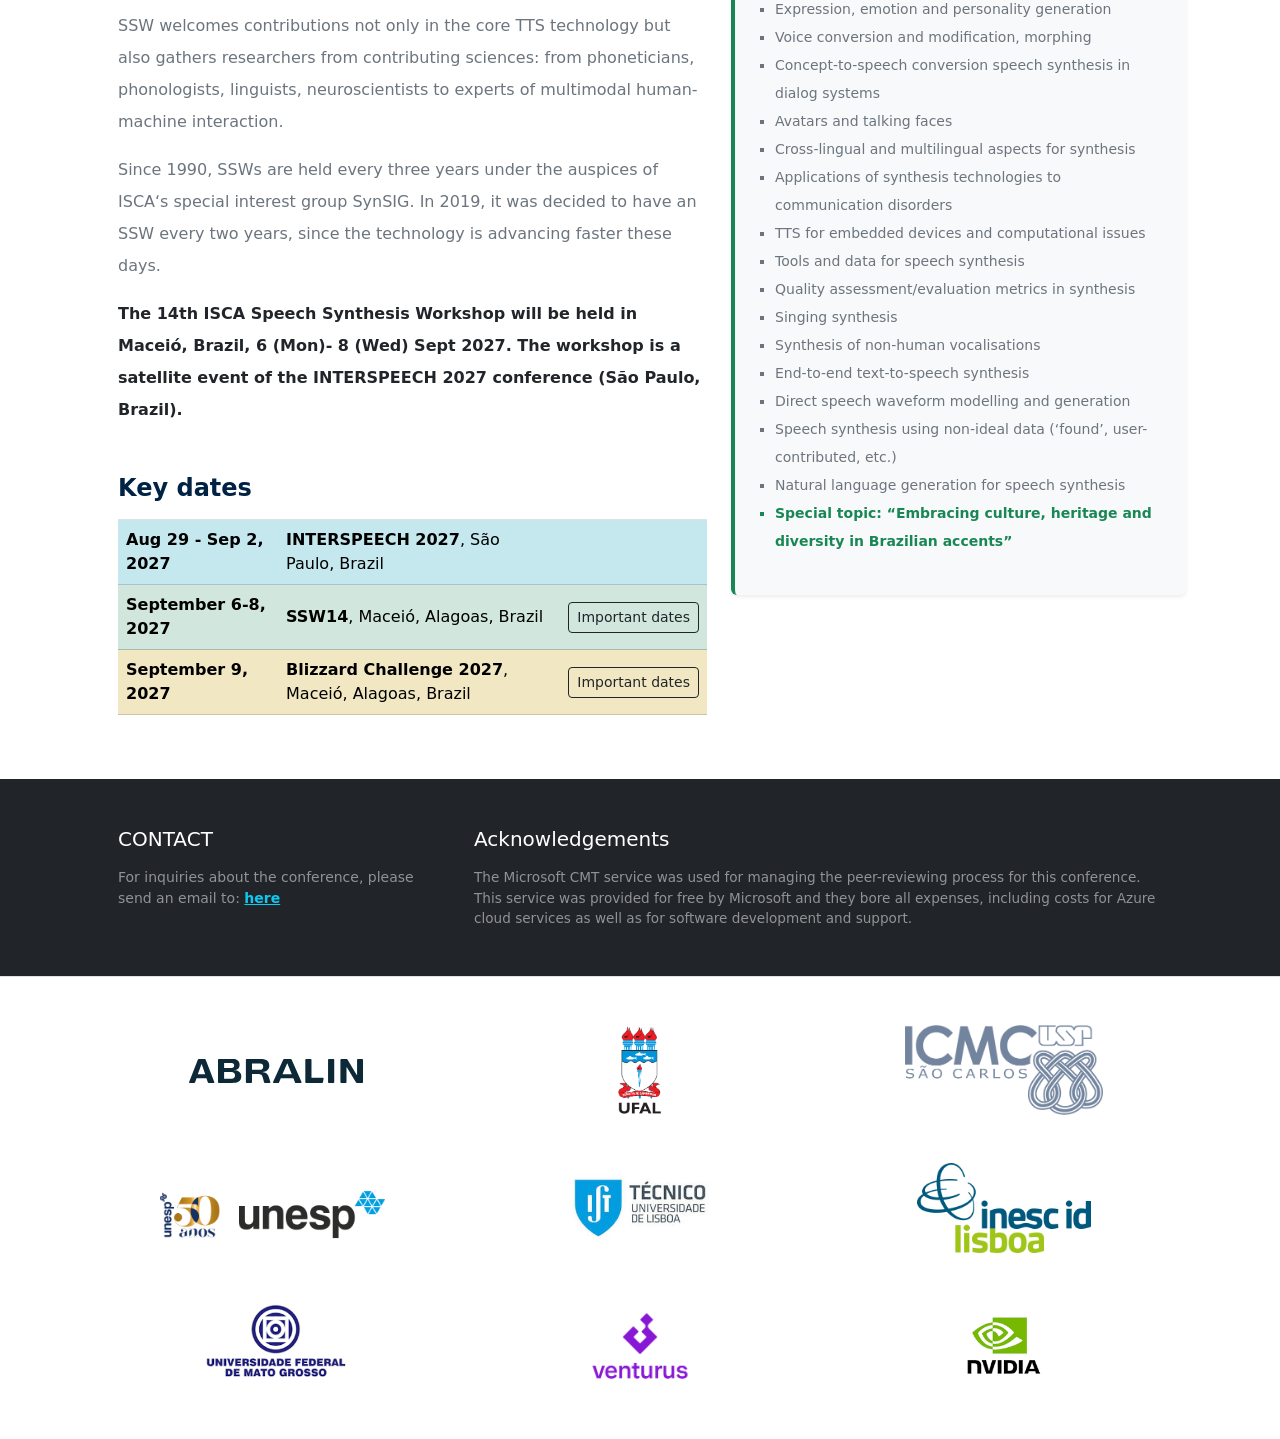
==== commit b54749b1: "Update index.html" ====
--- a/index.html
+++ b/index.html
@@ -163,7 +163,7 @@
                     <li>Direct speech waveform modelling and generation</li>
                     <li>Speech synthesis using non-ideal data (‘found’, user-contributed, etc.)</li>
                     <li>Natural language generation for speech synthesis</li>
-                    <li class="text-success fw-bold">Special topic: “Speaking in sub-tongues: embracing culture, heritage and diversity in Brazilian accents”</li>
+                    <li class="text-success fw-bold">Special topic: “Embracing culture, heritage and diversity in Brazilian accents”</li>
                 </ul>
             </div>
         </div>
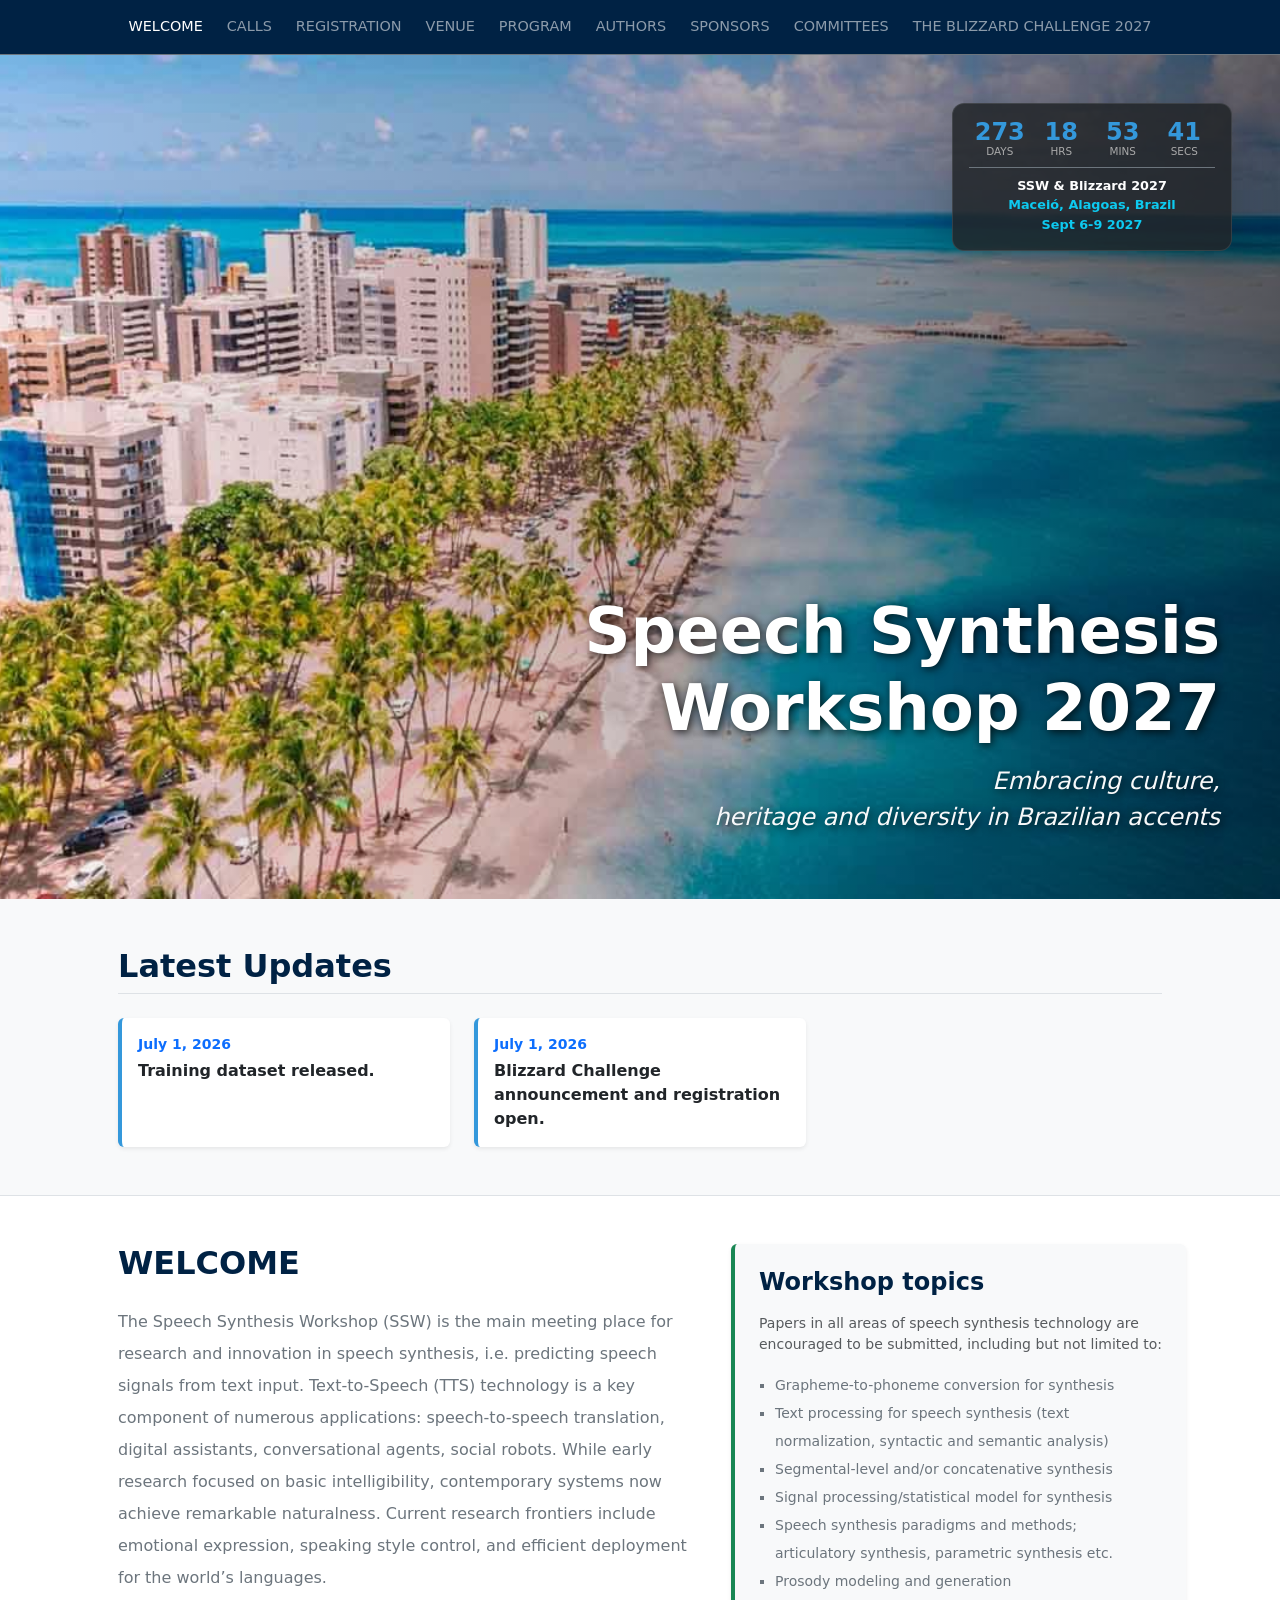
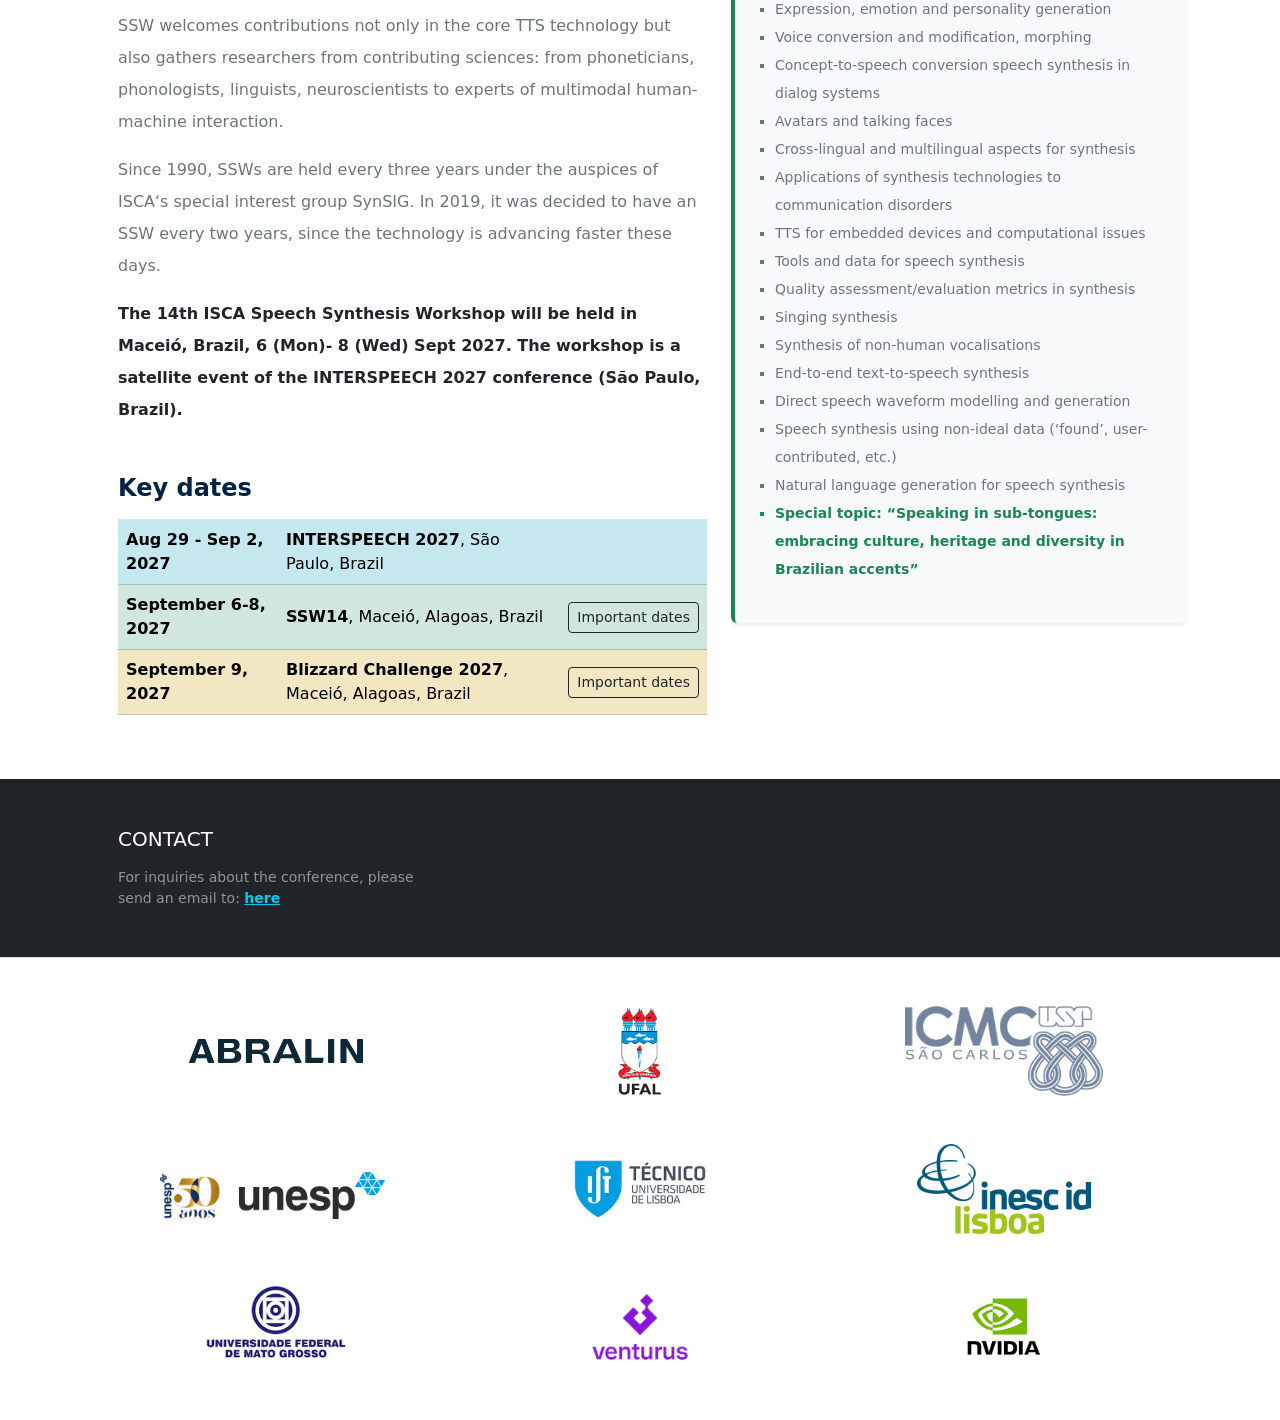
==== commit 4de776af: "Updated pages" ====
--- a/index.html
+++ b/index.html
@@ -163,7 +163,7 @@
                     <li>Direct speech waveform modelling and generation</li>
                     <li>Speech synthesis using non-ideal data (‘found’, user-contributed, etc.)</li>
                     <li>Natural language generation for speech synthesis</li>
-                    <li class="text-success fw-bold">Special topic: “Embracing culture, heritage and diversity in Brazilian accents”</li>
+                    <li class="text-success fw-bold">Special topic: “Speaking in sub-tongues: embracing culture, heritage and diversity in Brazilian accents”</li>
                 </ul>
             </div>
         </div>
@@ -175,10 +175,6 @@
                 <div class="col-md-4">
                     <h4 class="text-white mb-3 fs-5">CONTACT</h4>
                     <p class="small mb-0">For inquiries about the conference, please send an email to: <a href="mailto:sswblizzard2027@gmail.com" class="text-info fw-bold">here</a></p>
-                </div>
-                <div class="col-md-8">
-                    <h4 class="text-white mb-3 fs-5">Acknowledgements</h4>
-                    <p class="small mb-0" style="font-size: 0.85rem;">The Microsoft CMT service was used for managing the peer-reviewing process for this conference. This service was provided for free by Microsoft and they bore all expenses, including costs for Azure cloud services as well as for software development and support.</p>
                 </div>
             </div>
         </div>
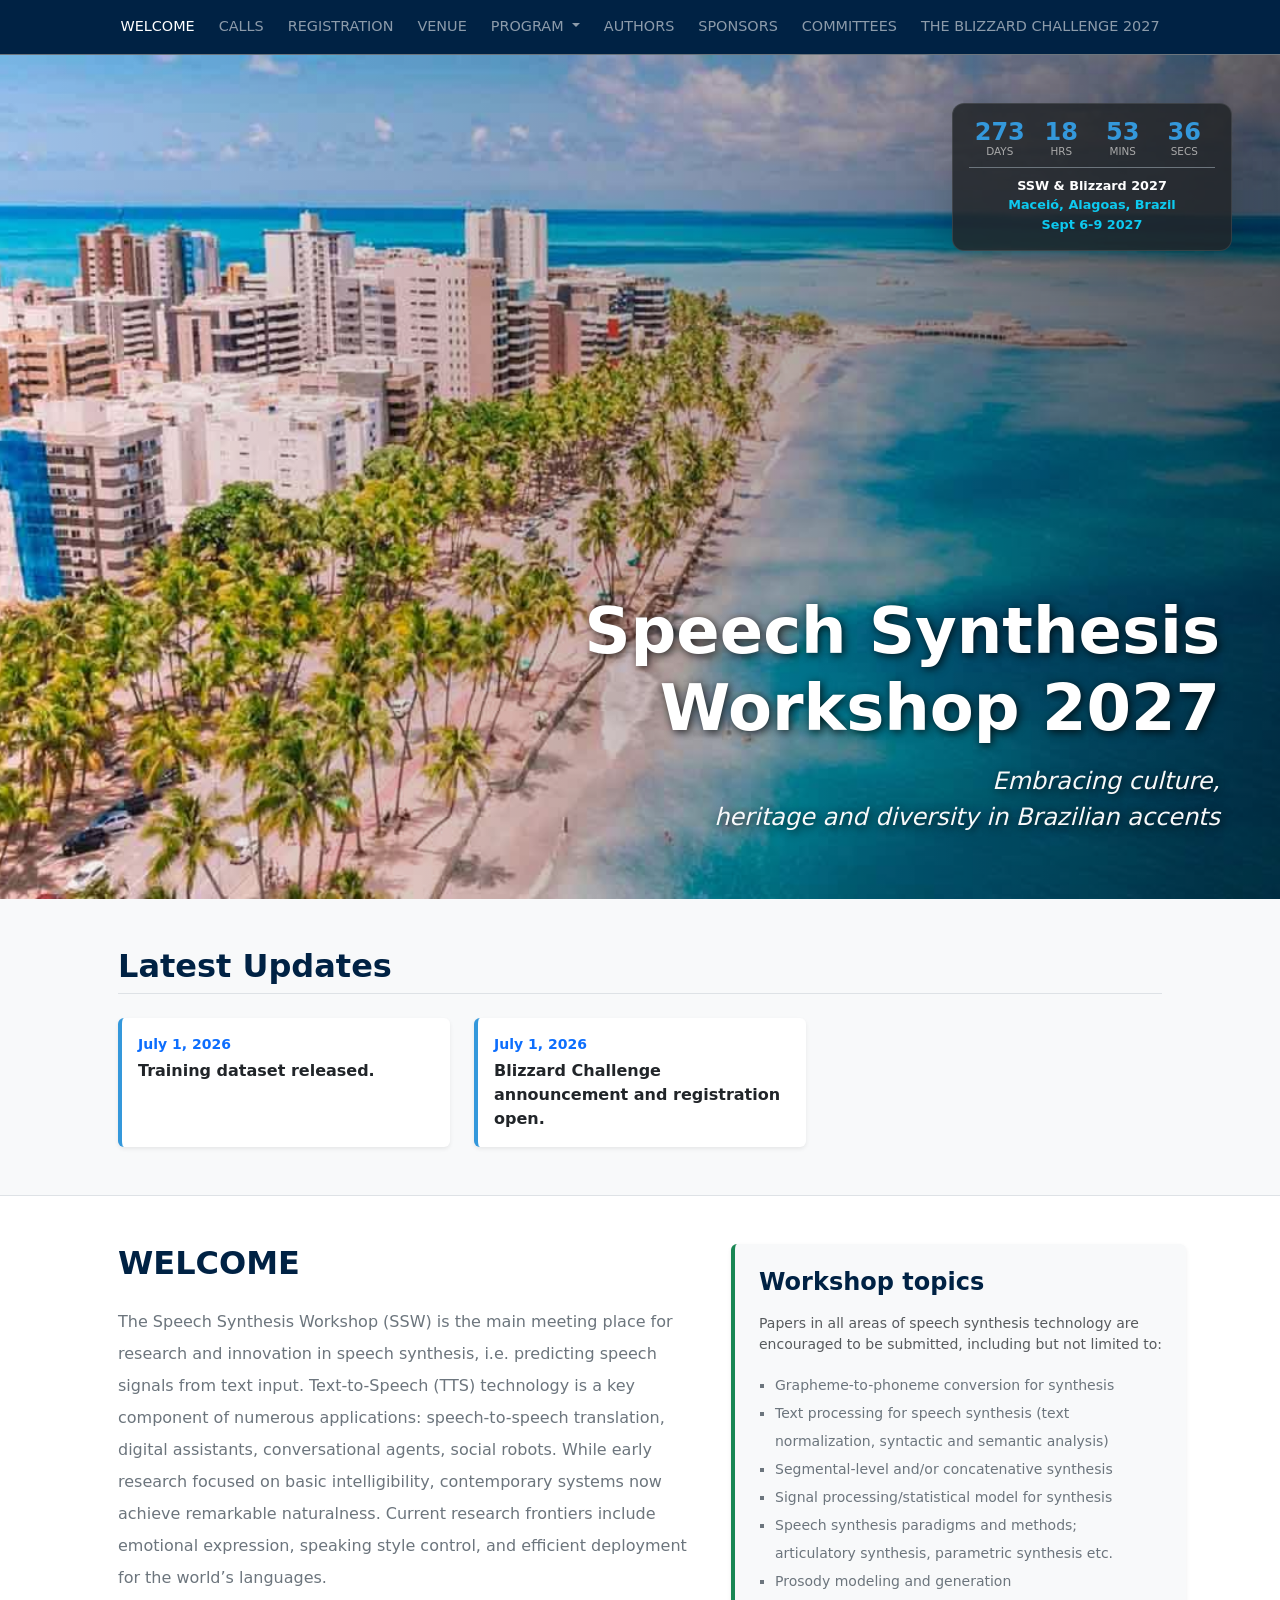
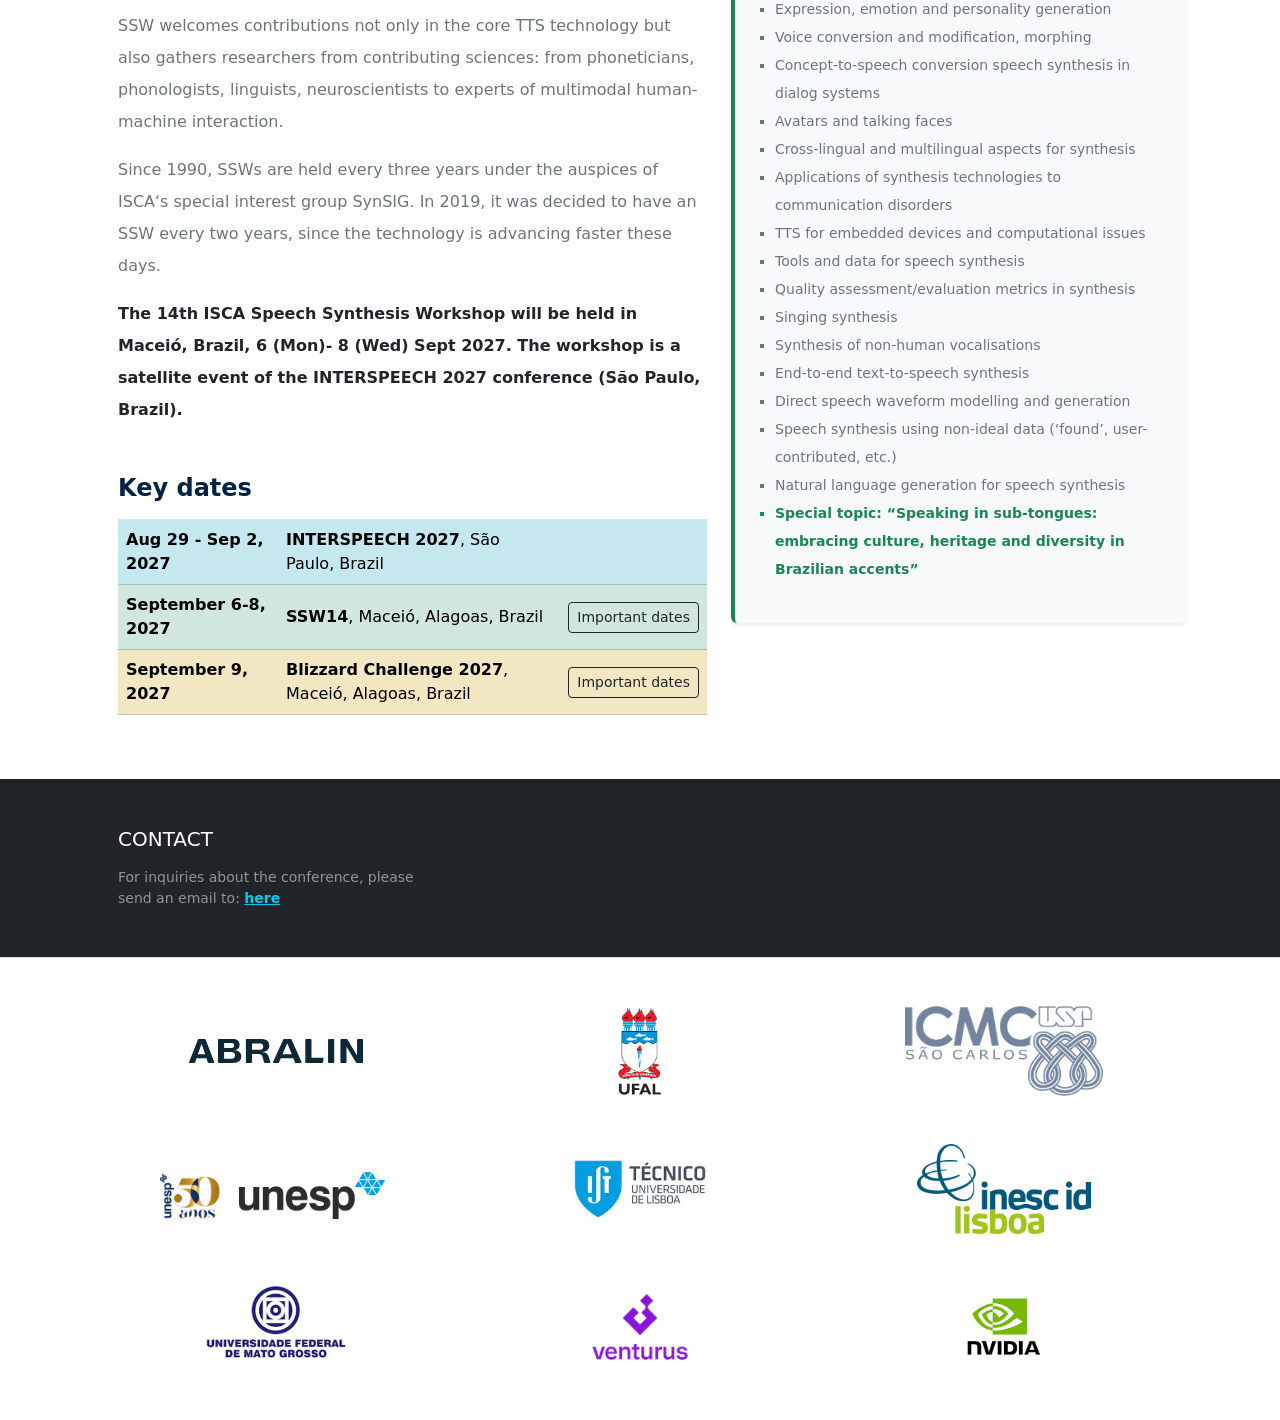
==== commit bdd351fa: "Updated pages" ====
--- a/index.html
+++ b/index.html
@@ -5,6 +5,10 @@
     <meta name="viewport" content="width=device-width, initial-scale=1.0">
     <title>Speech Synthesis Workshop 2027</title>
     <link href="https://cdn.jsdelivr.net/npm/bootstrap@5.3.2/dist/css/bootstrap.min.css" rel="stylesheet">
+
+    <!-- Bootstrap Icons -->
+    <link rel="stylesheet" href="https://cdn.jsdelivr.net/npm/bootstrap-icons@1.11.1/font/bootstrap-icons.css">
+    <link rel="stylesheet" href="https://cdn.jsdelivr.net/npm/bootstrap-icons@1.11.3/font/bootstrap-icons.min.css">
     
     <link rel="stylesheet" href="css/theme.css">
     <link rel="stylesheet" href="css/components.css">
@@ -24,7 +28,17 @@
                     <li class="nav-item"><a class="nav-link" href="calls.html">Calls</a></li>
                     <li class="nav-item"><a class="nav-link" href="registration.html">Registration</a></li>
                     <li class="nav-item"><a class="nav-link" href="venue.html">Venue</a></li>
-                    <li class="nav-item"><a class="nav-link" href="program.html">Program</a></li>
+
+<li class="nav-item dropdown">
+    <a class="nav-link dropdown-toggle" href="program.html" id="programDropdown" role="button" data-bs-toggle="dropdown" aria-expanded="false">
+        Program
+    </a>
+    <ul class="dropdown-menu border-0 shadow-lg" aria-labelledby="programDropdown">
+        <li><a class="dropdown-item py-2" href="program.html"><i class="bi bi-calendar-week me-2 text-primary"></i>Schedule & Overview</a></li>
+        <li><a class="dropdown-item py-2" href="keynotes.html"><i class="bi bi-mic-fill me-2 text-primary"></i>Keynote Speakers</a></li>
+    </ul>
+</li>
+
                     <li class="nav-item"><a class="nav-link" href="authors.html">Authors</a></li>
                     <li class="nav-item"><a class="nav-link" href="sponsors.html">Sponsors</a></li>
                     <li class="nav-item"><a class="nav-link" href="committees.html">Committees</a></li>
--- a/css/components.css
+++ b/css/components.css
@@ -1,24 +1,15 @@
 /* Faixa com a imagem de Maceió para as páginas secundárias */
 .page-header-hero {
     background-image: linear-gradient(to left, rgba(0, 0, 0, 0.7) 0%, rgba(0, 0, 0, 0.3) 60%, rgba(0, 0, 0, 0.1) 100%), 
-                      url('../images/maceio.jpeg');
+                      url('../images/maceio2.jpeg');
     background-size: cover;
     background-repeat: no-repeat;
     
-    /* No celular: gradiente e imagem começam no topo normal */
-    background-position: center top, center top; 
+    /* Trava tudo no topo: resolve o bug do computador e o do celular de uma vez só */
+    background-position: center top; 
     
     padding: 3rem 0; 
     border-bottom: 4px solid #3498db; 
-}
-
-/* Aplica o ajuste APENAS em computadores e tablets grandes */
-@media (min-width: 992px) {
-    .page-header-hero {
-        /* CORREÇÃO AQUI: O gradiente fica travado cobrindo o bloco inteiro (center top) 
-           e APENAS a foto (segundo valor) sobe os -60px para fazer o corte que você quer. */
-        background-position: center top, center -60px; 
-    }
 }
 
 /* Faixa compacta para o topo das páginas secundárias */
@@ -87,4 +78,29 @@
     border-left: 4px solid #00d2c4 !important;
 }
 
+/* Abrir o submenu ao passar o mouse no Desktop */
+@media (min-width: 1200px) {
+    .navbar .nav-item.dropdown:hover .dropdown-menu {
+        display: block;
+        margin-top: 0; /* Elimina o espaço vago para o mouse não "perder" o menu */
+        animation: fadeIn 0.2s ease-in-out;
+    }
+}
 
+/* Animação suave opcional */
+@keyframes fadeIn {
+    from {
+        opacity: 0;
+        transform: translateY(6px);
+    }
+    to {
+        opacity: 1;
+        transform: translateY(0);
+    }
+}
+
+
+
+
+
+
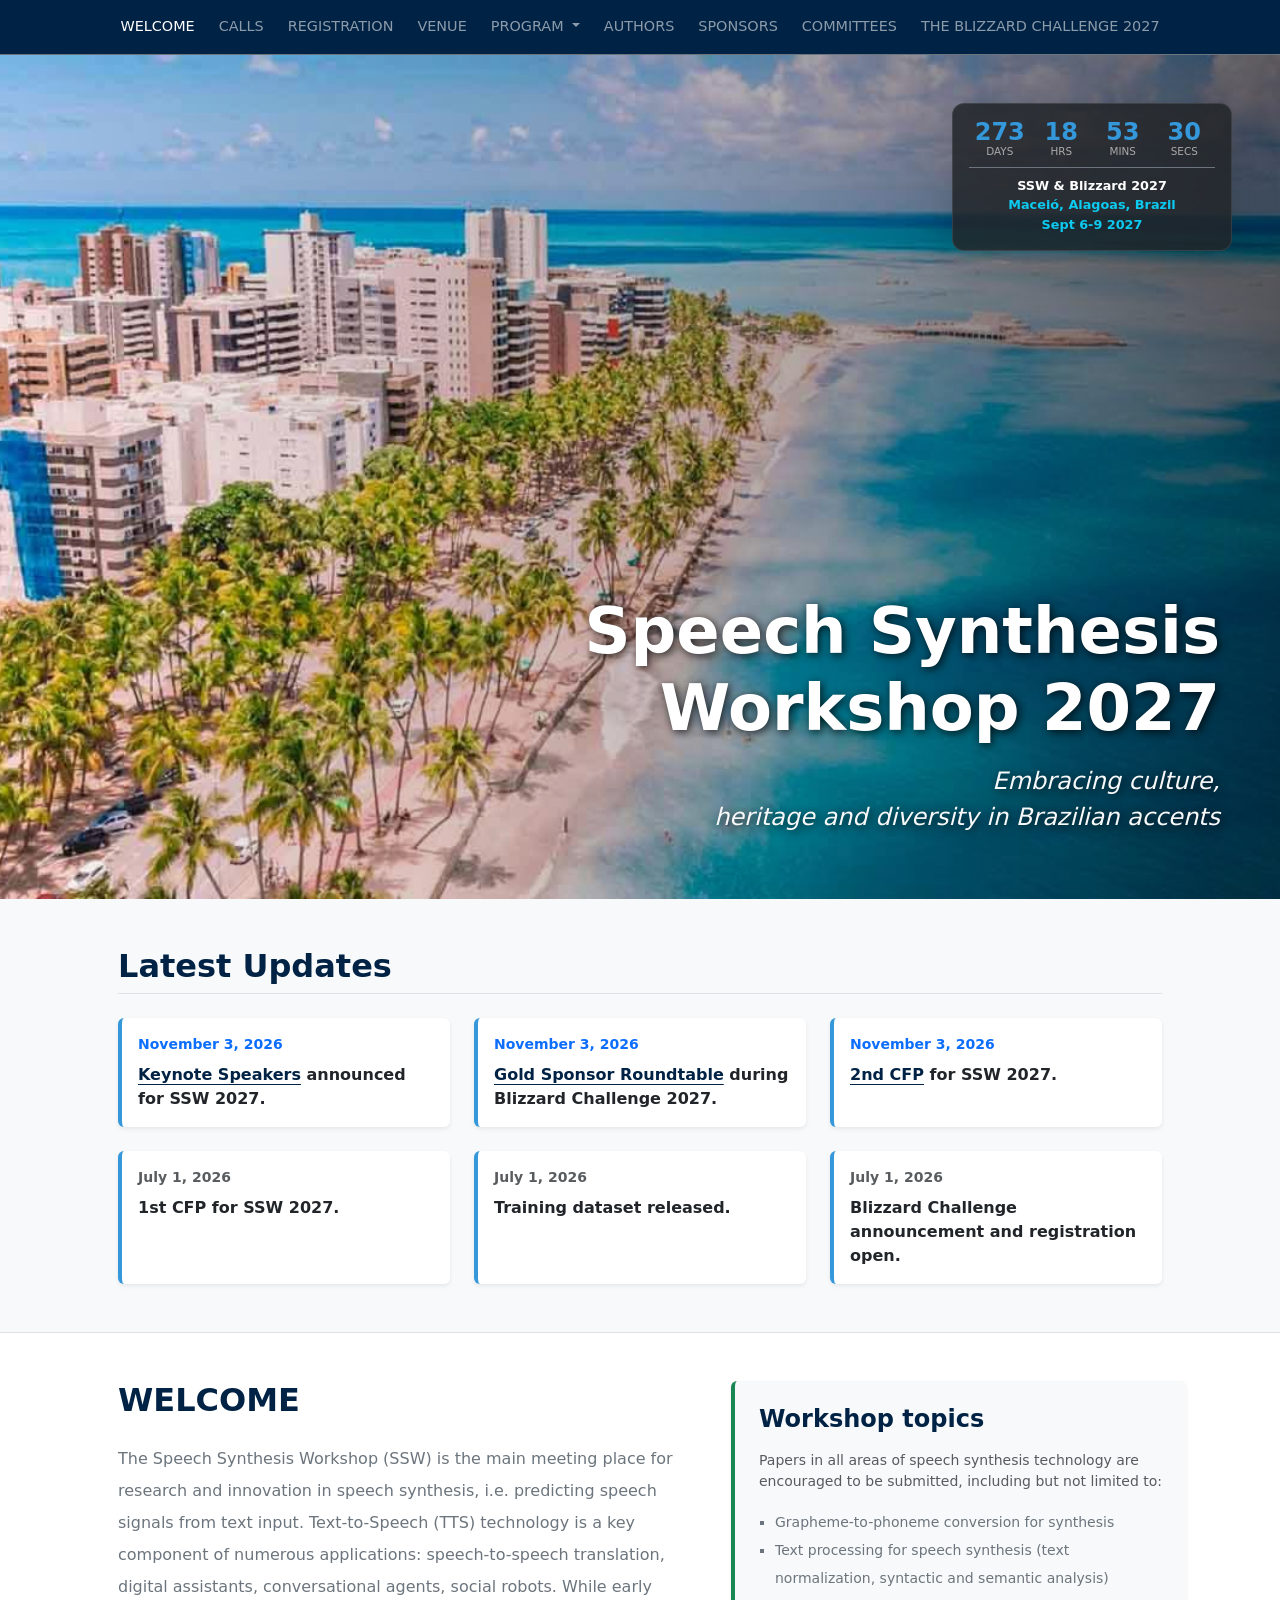
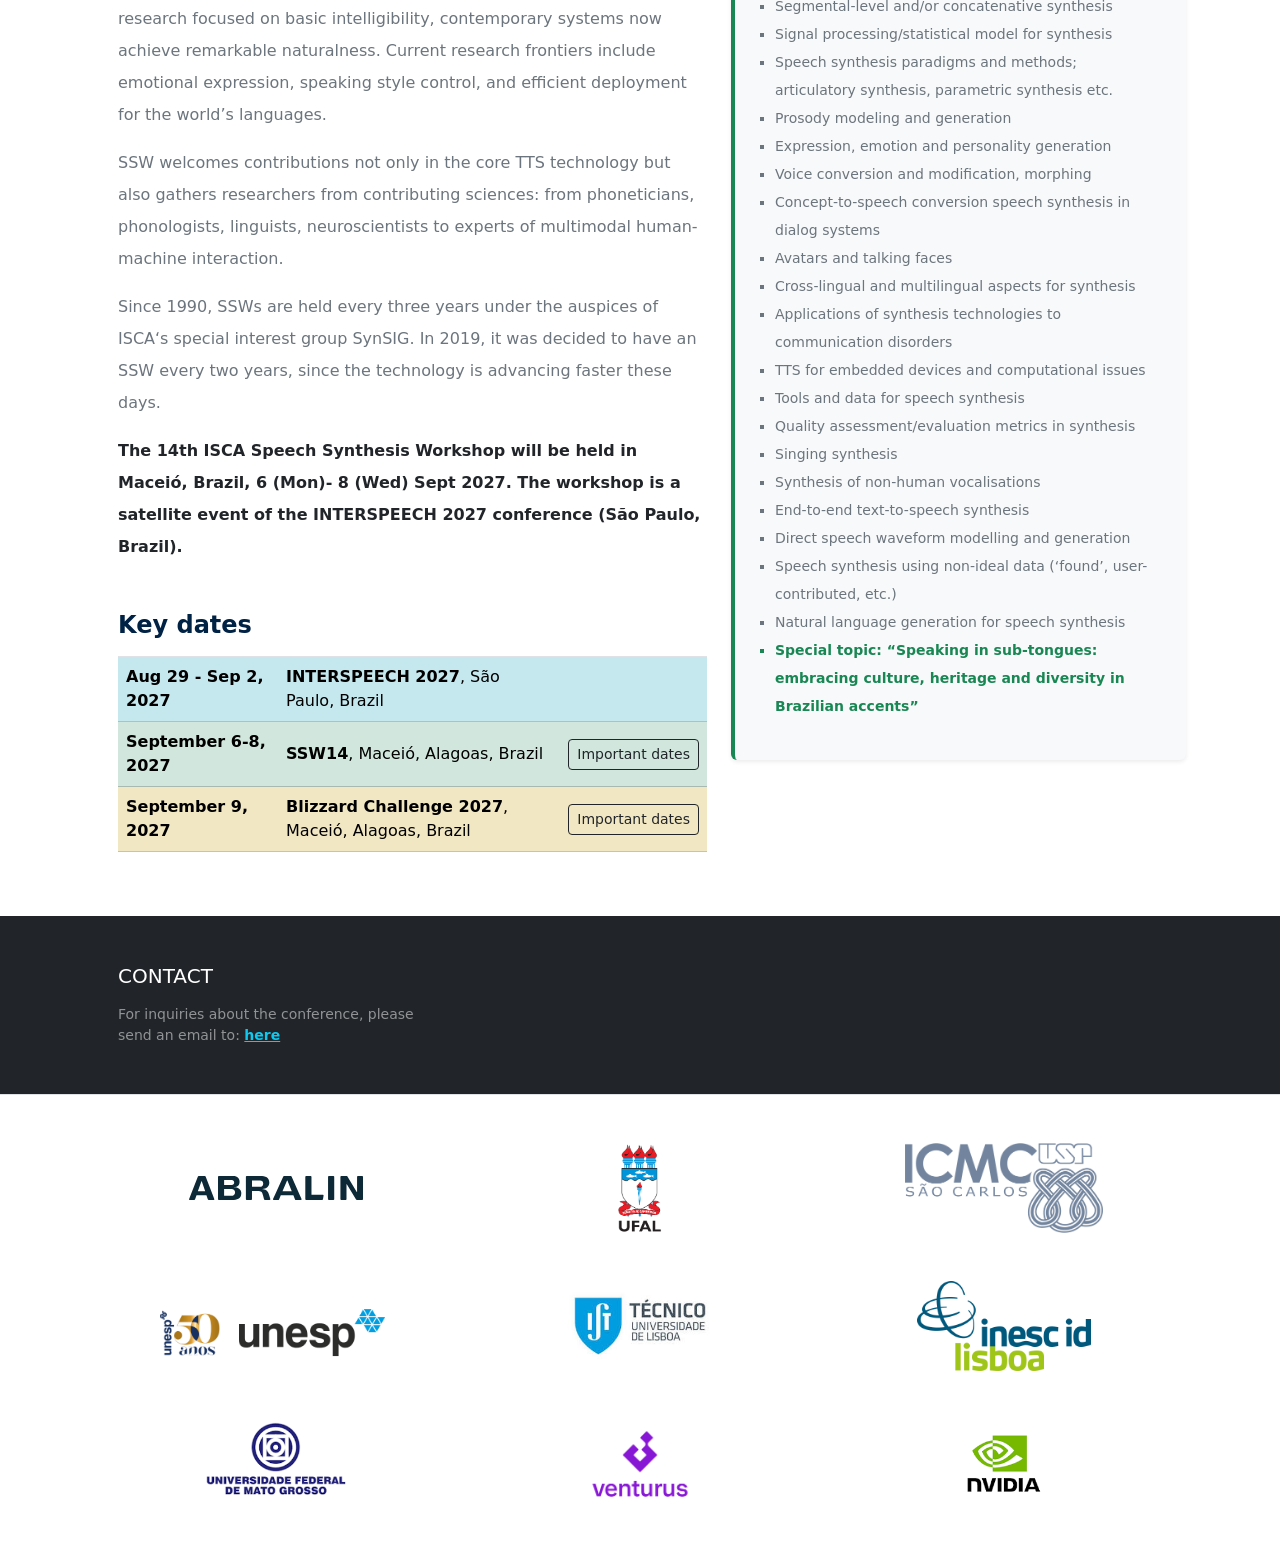
==== commit 8c0507cf: "Updated pages" ====
--- a/index.html
+++ b/index.html
@@ -88,25 +88,66 @@
         </div>
     </div>
 
-    <div class="bg-light py-5 border-bottom">
-        <div class="container px-4 px-md-5">
-            <h2 class="fw-bold text-dark-blue mb-4 border-bottom pb-2">Latest Updates</h2>
-            <div class="row row-cols-1 row-cols-md-2 row-cols-lg-3 g-4">
-                <div class="col">
-                    <div class="card h-100 shadow-sm border-0 update-card p-3">
-                        <span class="text-primary fw-bold small mb-1">July 1, 2026</span>
-                        <p class="mb-0 fw-semibold text-dark">Training dataset released.</p>
-                    </div>
-                </div>
-                <div class="col">
-                    <div class="card h-100 shadow-sm border-0 update-card p-3">
-                        <span class="text-primary fw-bold small mb-1">July 1, 2026</span>
-                        <p class="mb-0 fw-semibold text-dark">Blizzard Challenge announcement and registration open.</p>
-                    </div>
-                </div>
-            </div>
-        </div>
-    </div>
+<div class="bg-light py-5 border-bottom">
+    <div class="container px-4 px-md-5">
+        <h2 class="fw-bold text-dark-blue mb-4 border-bottom pb-2">Latest Updates</h2>
+        <div class="row row-cols-1 row-cols-md-2 row-cols-lg-3 g-4">
+            
+            <!-- NOVEMBRO 3, 2026 -->
+            <div class="col">
+                <div class="card h-100 shadow-sm border-0 border-start border-primary border-4 update-card p-3">
+                    <span class="text-primary fw-bold small mb-2 d-block">November 3, 2026</span>
+                    <p class="mb-0 fw-semibold text-dark">
+                        <a href="keynotes.html" class="text-dark-blue text-decoration-underline link-offset-2 link-underline-opacity-25 link-underline-opacity-100-hover">Keynote Speakers</a> announced for SSW 2027.
+                    </p>
+                </div>
+            </div>
+
+            <div class="col">
+                <div class="card h-100 shadow-sm border-0 border-start border-primary border-4 update-card p-3">
+                    <span class="text-primary fw-bold small mb-2 d-block">November 3, 2026</span>
+                    <p class="mb-0 fw-semibold text-dark">
+                        <a href="sponsors.html" class="text-dark-blue text-decoration-underline link-offset-2 link-underline-opacity-25 link-underline-opacity-100-hover">Gold Sponsor Roundtable</a> during Blizzard Challenge 2027.
+                    </p>
+                </div>
+            </div>
+
+            <div class="col">
+                <div class="card h-100 shadow-sm border-0 border-start border-primary border-4 update-card p-3">
+                    <span class="text-primary fw-bold small mb-2 d-block">November 3, 2026</span>
+                    <p class="mb-0 fw-semibold text-dark">
+                        <a href="calls.html" class="text-dark-blue text-decoration-underline link-offset-2 link-underline-opacity-25 link-underline-opacity-100-hover">2nd CFP</a> for SSW 2027.
+                    </p>
+                </div>
+            </div>
+
+            <!-- JULHO 1, 2026 -->
+            <div class="col">
+                <div class="card h-100 shadow-sm border-0 update-card p-3">
+                    <span class="text-muted fw-bold small mb-2 d-block">July 1, 2026</span>
+                    <p class="mb-0 fw-semibold text-dark">
+                        1st CFP for SSW 2027.
+                    </p>
+                </div>
+            </div>
+
+            <div class="col">
+                <div class="card h-100 shadow-sm border-0 update-card p-3">
+                    <span class="text-muted fw-bold small mb-2 d-block">July 1, 2026</span>
+                    <p class="mb-0 fw-semibold text-dark">Training dataset released.</p>
+                </div>
+            </div>
+
+            <div class="col">
+                <div class="card h-100 shadow-sm border-0 update-card p-3">
+                    <span class="text-muted fw-bold small mb-2 d-block">July 1, 2026</span>
+                    <p class="mb-0 fw-semibold text-dark">Blizzard Challenge announcement and registration open.</p>
+                </div>
+            </div>
+
+        </div>
+    </div>
+</div>
 
     <div class="container px-4 px-md-5 py-5">
         <div class="row g-5">
